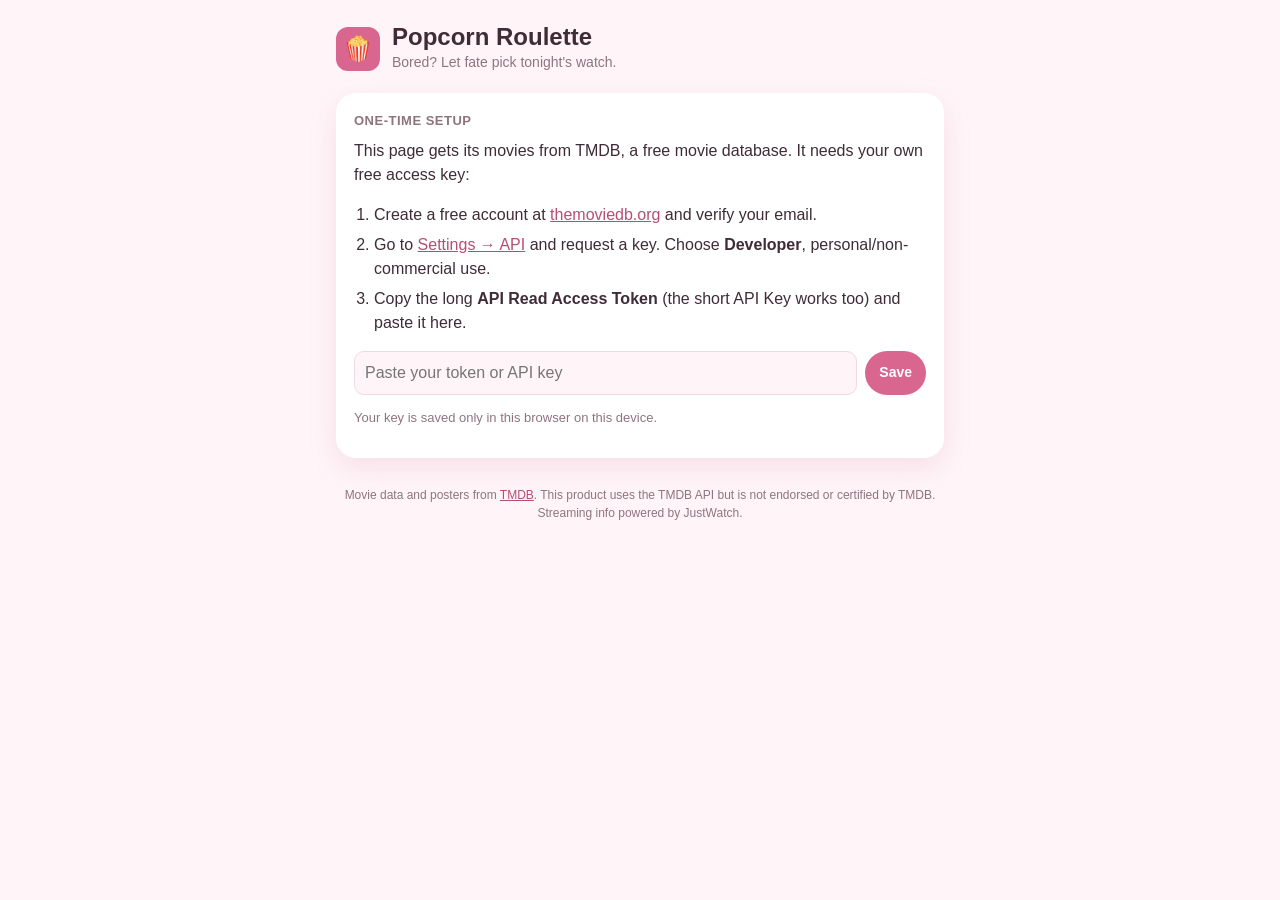
==== index.html @ b3a406a8 "Rename popcorn-roulette updated.html to index.html" ====
<!doctype html>
<html lang="en">
<head>
<meta charset="utf-8">
<meta name="viewport" content="width=device-width, initial-scale=1, viewport-fit=cover">
<title>Popcorn Roulette</title>
<meta name="theme-color" content="#d9668f">
<link rel="icon" href="data:image/svg+xml,%3Csvg xmlns='http://www.w3.org/2000/svg' viewBox='0 0 100 100'%3E%3Crect width='100' height='100' rx='24' fill='%23d9668f'/%3E%3Ctext x='50' y='68' font-size='56' text-anchor='middle'%3E%F0%9F%8D%BF%3C/text%3E%3C/svg%3E">
<style>
:root {
  --bg: #fff5f8; --card: #ffffff; --soft: #fdeef3; --line: #f6d6e2;
  --rose: #d9668f; --rose-dark: #b84d74; --text: #3f2c36; --muted: #8f7480; --warn: #c2410c;
  --shadow: 0 10px 30px rgba(184, 77, 116, .12);
}
@media (prefers-color-scheme: dark) {
  :root {
    --bg: #1d1418; --card: #2a1e24; --soft: #33252c; --line: #45323b;
    --rose: #e27fa4; --rose-dark: #f29bbb; --text: #f6e9ef; --muted: #b8a0ab; --warn: #fb923c;
    --shadow: 0 10px 30px rgba(0, 0, 0, .35);
  }
}
* { box-sizing: border-box; }
[hidden] { display: none !important; }
html { -webkit-text-size-adjust: 100%; }
body {
  margin: 0; background: var(--bg); color: var(--text);
  font: 16px/1.5 -apple-system, BlinkMacSystemFont, "Segoe UI", Roboto, sans-serif;
}
main { max-width: 640px; margin: 0 auto; padding: 24px 16px 48px; }
button, input, select { font: inherit; color: inherit; }
button { cursor: pointer; border: 0; background: none; }
a { color: var(--rose-dark); }

header { display: flex; align-items: center; gap: 12px; margin-bottom: 20px; }
.logo { width: 44px; height: 44px; border-radius: 12px; background: var(--rose); display: grid; place-items: center; font-size: 24px; flex: none; }
h1 { font-size: 24px; margin: 0; line-height: 1.1; }
.sub { color: var(--muted); font-size: 14px; margin: 2px 0 0; }
header .icon-btn { margin-left: auto; }
.icon-btn { width: 40px; height: 40px; border-radius: 50%; background: var(--card); box-shadow: var(--shadow); font-size: 18px; flex: none; }

.panel { background: var(--card); border-radius: 20px; padding: 18px; box-shadow: var(--shadow); margin-bottom: 16px; }
.label { font-size: 13px; font-weight: 700; color: var(--muted); text-transform: uppercase; letter-spacing: .5px; margin: 0 0 8px; }

.moods { display: flex; flex-wrap: wrap; gap: 8px; margin-bottom: 16px; }
.mood { padding: 8px 14px; border-radius: 999px; background: var(--soft); font-weight: 600; font-size: 14px; }
.mood.on { background: var(--rose); color: #fff; }

.seg { display: flex; background: var(--soft); border-radius: 999px; padding: 4px; margin-bottom: 14px; }
.seg button { flex: 1; padding: 8px 0; border-radius: 999px; font-weight: 600; font-size: 14px; color: var(--muted); }
.seg button.on { background: var(--card); color: var(--text); box-shadow: 0 2px 8px rgba(0,0,0,.08); }

details.filters summary { cursor: pointer; font-weight: 600; color: var(--rose-dark); font-size: 14px; }
details.filters[open] summary { margin-bottom: 12px; }
.grid2 { display: grid; grid-template-columns: 1fr 1fr; gap: 10px; }
.field { display: flex; flex-direction: column; gap: 4px; font-size: 13px; font-weight: 600; color: var(--muted); }
select, input[type=text], input[type=password] {
  width: 100%; padding: 9px 10px; border-radius: 10px; border: 1px solid var(--line); background: var(--bg); color: var(--text);
}
select:focus, input:focus { outline: 2px solid var(--rose); outline-offset: -1px; }
.check { display: flex; align-items: center; gap: 8px; font-size: 14px; margin: 12px 0 8px; font-weight: 600; }
.check input { accent-color: var(--rose); width: 18px; height: 18px; }
.providers { display: flex; flex-wrap: wrap; gap: 8px; }
.prov { display: flex; align-items: center; gap: 6px; padding: 4px 10px 4px 4px; border-radius: 999px; background: var(--soft); font-size: 13px; border: 2px solid transparent; }
.prov img { width: 24px; height: 24px; border-radius: 6px; }
.prov.on { border-color: var(--rose); }

.actions { display: flex; gap: 10px; margin-top: 16px; }
.big { flex: 1; padding: 14px; border-radius: 999px; background: var(--rose); color: #fff; font-weight: 700; font-size: 17px; }
.big:hover { background: var(--rose-dark); }
.big:disabled { opacity: .6; cursor: wait; }
.ghost { padding: 14px 16px; border-radius: 999px; background: var(--soft); color: var(--rose-dark); font-weight: 700; font-size: 15px; }

.rolling { text-align: center; padding: 40px 16px; font-size: 20px; font-weight: 700; color: var(--rose-dark); }
.msg { text-align: center; color: var(--muted); padding: 24px 12px; }

.result { display: grid; grid-template-columns: 140px 1fr; gap: 16px; }
.poster { width: 140px; aspect-ratio: 2/3; border-radius: 14px; object-fit: cover; background: var(--soft); }
.result h2 { margin: 0 0 4px; font-size: 22px; line-height: 1.2; }
.meta { color: var(--muted); font-size: 14px; margin-bottom: 6px; }
.tags { display: flex; flex-wrap: wrap; gap: 6px; margin-bottom: 8px; }
.tag { font-size: 12px; padding: 2px 9px; border-radius: 999px; background: var(--soft); color: var(--rose-dark); font-weight: 600; }
.overview { font-size: 15px; margin: 12px 0 0; grid-column: 1 / -1; }
.where { grid-column: 1 / -1; }
.where .logos { display: flex; flex-wrap: wrap; gap: 8px; align-items: center; margin-top: 6px; }
.where img { width: 36px; height: 36px; border-radius: 9px; }
.small { font-size: 13px; color: var(--muted); }
.card-actions { grid-column: 1 / -1; display: flex; flex-wrap: wrap; gap: 8px; margin-top: 6px; }
.pill { padding: 9px 14px; border-radius: 999px; background: var(--soft); color: var(--rose-dark); font-weight: 700; font-size: 14px; text-decoration: none; }
.pill.solid { background: var(--rose); color: #fff; }
.pill.saved { background: var(--rose); color: #fff; }

.wl { display: grid; grid-template-columns: repeat(auto-fill, minmax(100px, 1fr)); gap: 12px; }
.wl-item { position: relative; text-align: left; }
.wl-item img { width: 100%; aspect-ratio: 2/3; object-fit: cover; border-radius: 12px; background: var(--soft); display: block; }
.wl-item span { display: block; font-size: 13px; font-weight: 600; margin-top: 4px; line-height: 1.3; }
.wl-x { position: absolute; top: 6px; right: 6px; width: 26px; height: 26px; border-radius: 50%; background: rgba(0,0,0,.6); color: #fff; font-size: 15px; line-height: 1; }

.setup ol { padding-left: 20px; margin: 8px 0 16px; }
.setup li { margin-bottom: 6px; }
.row { display: flex; gap: 8px; margin-top: 8px; }
.row input { flex: 1; }
.err { color: var(--warn); font-size: 14px; margin: 8px 0 0; }

footer { text-align: center; color: var(--muted); font-size: 12px; margin-top: 28px; }
.toast { position: fixed; left: 50%; bottom: 24px; transform: translateX(-50%); background: var(--text); color: var(--bg); padding: 10px 18px; border-radius: 999px; font-size: 14px; font-weight: 600; box-shadow: var(--shadow); white-space: nowrap; }

@media (max-width: 460px) {
  .result { grid-template-columns: 110px 1fr; gap: 12px; }
  .poster { width: 110px; }
  .result h2 { font-size: 19px; }
  .grid2 { grid-template-columns: 1fr; }
}
</style>
</head>
<body>
<main>
  <header>
    <div class="logo" aria-hidden="true">🍿</div>
    <div>
      <h1>Popcorn Roulette</h1>
      <p class="sub">Bored? Let fate pick tonight's watch.</p>
    </div>
    <button class="icon-btn" id="wlBtn" title="Watchlist" aria-label="Watchlist" hidden>♡</button>
    <button class="icon-btn" id="settingsBtn" title="Settings" aria-label="Settings" hidden>⚙︎</button>
  </header>

  <!-- First-time setup -->
  <section id="setup" class="panel setup" hidden>
    <p class="label">One-time setup</p>
    <p style="margin-top:0">This page gets its movies from TMDB, a free movie database. It needs your own free access key:</p>
    <ol>
      <li>Create a free account at <a href="https://www.themoviedb.org/signup" target="_blank" rel="noopener">themoviedb.org</a> and verify your email.</li>
      <li>Go to <a href="https://www.themoviedb.org/settings/api" target="_blank" rel="noopener">Settings → API</a> and request a key. Choose <b>Developer</b>, personal/non-commercial use.</li>
      <li>Copy the long <b>API Read Access Token</b> (the short API Key works too) and paste it here.</li>
    </ol>
    <div class="row">
      <input id="keyInput" type="password" placeholder="Paste your token or API key" autocomplete="off">
      <button class="pill solid" id="keySave">Save</button>
    </div>
    <p class="err" id="keyErr" hidden></p>
    <p class="small">Your key is saved only in this browser on this device.</p>
  </section>

  <!-- Picker -->
  <section id="picker" hidden>
    <div class="panel">
      <p class="label">What's the mood?</p>
      <div class="moods" id="moods"></div>

      <div class="seg" id="typeSeg">
        <button data-type="movie">Movie</button>
        <button data-type="tv">TV show</button>
        <button data-type="either">Either</button>
      </div>

      <details class="filters" id="filters">
        <summary>More filters</summary>
        <div class="grid2">
          <label class="field">Era
            <select id="era">
              <option value="any">Any year</option>
              <option value="2020">2020s</option>
              <option value="2010">2010s</option>
              <option value="2000">2000s</option>
              <option value="1990">90s</option>
              <option value="nostalgia">Nostalgia (2000–2015)</option>
            </select>
          </label>
          <label class="field">Movie length
            <select id="runtime">
              <option value="0">Any length</option>
              <option value="100">Under 1h 40</option>
              <option value="120">Under 2h</option>
            </select>
          </label>
          <label class="field">Rating
            <select id="rating">
              <option value="6">6+ (most things)</option>
              <option value="6.8">6.8+ (good)</option>
              <option value="7.5">7.5+ (great only)</option>
            </select>
          </label>
          <label class="field">Language
            <select id="lang">
              <option value="any">Any</option>
              <option value="en">English</option>
              <option value="es">Spanish</option>
              <option value="ko">Korean</option>
            </select>
          </label>
        </div>

        <label class="check"><input type="checkbox" id="onlyMine"> Only what's on my streaming services</label>
        <div id="provBox" hidden>
          <label class="field" style="margin-bottom:10px">Country
            <select id="region">
              <option value="US">United States</option>
              <option value="DO">Dominican Republic</option>
            </select>
          </label>
          <div class="providers" id="providers"></div>
        </div>
      </details>

      <div class="actions">
        <button class="big" id="pickBtn">🎲 Pick for me</button>
        <button class="ghost" id="trendBtn" title="Random pick from what's trending this week">🔥 Trending</button>
      </div>
    </div>

    <div class="panel" id="out" hidden></div>
  </section>

  <!-- Watchlist -->
  <section id="watchlist" class="panel" hidden>
    <p class="label">Your watchlist</p>
    <div class="wl" id="wlGrid"></div>
    <p class="msg" id="wlEmpty">Tap ♡ Save on a pick to keep it here.</p>
    <button class="pill" id="wlBack">← Back to picking</button>
  </section>

  <!-- Settings -->
  <section id="settings" class="panel" hidden>
    <p class="label">Settings</p>
    <p class="small" style="margin-top:0">Hidden titles: <b id="hiddenCount">0</b>. These never come up again.</p>
    <div class="card-actions" style="margin:0 0 16px">
      <button class="pill" id="clearHidden">Show hidden titles again</button>
      <button class="pill" id="changeKey">Change TMDB key</button>
    </div>
    <button class="pill" id="settingsBack">← Back</button>
  </section>

  <footer>
    Movie data and posters from <a href="https://www.themoviedb.org" target="_blank" rel="noopener">TMDB</a>.
    This product uses the TMDB API but is not endorsed or certified by TMDB.
    Streaming info powered by JustWatch.
  </footer>
</main>

<div class="toast" id="toast" hidden></div>

<script>
// ===================== Storage (this device only) =====================
const store = {
  get(k, d) { try { const v = localStorage.getItem("pr:" + k); return v === null ? d : JSON.parse(v); } catch { return d; } },
  set(k, v) { try { localStorage.setItem("pr:" + k, JSON.stringify(v)); } catch {} }
};

// ===================== TMDB =====================
const API = "https://api.themoviedb.org/3";
const IMG = "https://image.tmdb.org/t/p/";

async function tmdb(path, params = {}) {
  const key = store.get("key", "");
  const url = new URL(API + path);
  for (const [k, v] of Object.entries(params)) if (v !== undefined && v !== "" && v !== null) url.searchParams.set(k, v);
  const headers = { accept: "application/json" };
  if (key.length > 40) headers.Authorization = "Bearer " + key; // Read Access Token
  else url.searchParams.set("api_key", key);                     // short v3 API key
  const res = await fetch(url, { headers });
  if (res.status === 401) throw Object.assign(new Error("bad key"), { code: 401 });
  if (!res.ok) throw new Error("TMDB error " + res.status);
  return res.json();
}

// Genre IDs from TMDB. "|" = any of, "," = all of.
const MOODS = [
  { id: "main",   label: "💅 Main character energy", movie: { genres: "35|10749", keywords: ["female protagonist"] }, tv: { genres: "35|18", keywords: ["female protagonist"] } },
  { id: "romcom", label: "💕 Romcom",                movie: { genres: "10749,35" },                                  tv: { genres: "35", keywords: ["romantic comedy", "romance"] } },
  { id: "cozy",   label: "🧸 Cozy & feel-good",      movie: { genres: "35|10751", keywords: ["feel-good"] },           tv: { genres: "35", keywords: ["feel-good"] } },
  { id: "coming", label: "🌱 Coming-of-age",         movie: { genres: "18|35", keywords: ["coming of age"] },          tv: { genres: "18|35", keywords: ["coming of age"] } },
  { id: "cry",    label: "😭 I need a good cry",     movie: { genres: "18,10749" },                                  tv: { genres: "18", keywords: ["tearjerker"] } },
  { id: "tense",  label: "😰 Edge of my seat",       movie: { genres: "53|9648" },                                   tv: { genres: "9648|80" } },
  { id: "twist",  label: "🤯 Mind-blowing twist",    movie: { genres: "9648|53", keywords: ["plot twist"] },           tv: { genres: "9648", keywords: ["plot twist"] } },
  { id: "scary",  label: "👻 Scare me",              movie: { genres: "27" },                                        tv: { genres: "9648|10765", keywords: ["horror"] } },
  { id: "any",    label: "✨ Surprise me",           movie: { genres: "10749|35|18|53|9648|27" },                     tv: { genres: "35|18|9648|80" } }
];

const GENRE_NAMES = {
  28: "Action", 12: "Adventure", 16: "Animation", 35: "Comedy", 80: "Crime", 99: "Documentary", 18: "Drama",
  10751: "Family", 14: "Fantasy", 36: "History", 27: "Horror", 10402: "Music", 9648: "Mystery", 10749: "Romance",
  878: "Sci-Fi", 10770: "TV Movie", 53: "Thriller", 10752: "War", 37: "Western", 10759: "Action & Adventure",
  10762: "Kids", 10763: "News", 10764: "Reality", 10765: "Sci-Fi & Fantasy", 10766: "Soap", 10767: "Talk", 10768: "War & Politics"
};

// Keyword names → TMDB keyword IDs (looked up once, then remembered).
async function keywordIds(names = []) {
  const cache = store.get("kw", {});
  const ids = [];
  for (const name of names) {
    if (!(name in cache)) {
      try {
        const r = await tmdb("/search/keyword", { query: name });
        const exact = r.results.find((k) => k.name.toLowerCase() === name.toLowerCase());
        cache[name] = exact ? exact.id : null;
      } catch { cache[name] = null; }
    }
    if (cache[name]) ids.push(cache[name]);
  }
  store.set("kw", cache);
  return ids;
}

// ===================== State =====================
const state = {
  mood: store.get("mood", "any"),
  type: store.get("type", "either"),
  current: null
};
const $ = (id) => document.getElementById(id);
const keyOf = (type, id) => `${type}:${id}`;

function toast(msg) {
  const t = $("toast");
  t.textContent = msg;
  t.hidden = false;
  clearTimeout(toast.t);
  toast.t = setTimeout(() => (t.hidden = true), 1800);
}

function show(view) {
  for (const v of ["setup", "picker", "watchlist", "settings"]) $(v).hidden = v !== view;
  const ready = view !== "setup";
  $("wlBtn").hidden = !ready;
  $("settingsBtn").hidden = !ready;
  window.scrollTo({ top: 0 });
}

// ===================== Setup =====================
$("keySave").addEventListener("click", async () => {
  const key = $("keyInput").value.trim();
  if (!key) return;
  store.set("key", key);
  $("keyErr").hidden = true;
  try {
    await tmdb("/configuration");
    $("keyInput").value = "";
    show("picker");
    toast("You're all set 🍿");
  } catch (e) {
    store.set("key", "");
    $("keyErr").textContent = e.code === 401
      ? "That key didn't work. Check you copied all of it, and that your TMDB email is verified."
      : "Couldn't reach TMDB. Check your internet and try again.";
    $("keyErr").hidden = false;
  }
});

// ===================== Filters UI =====================
function renderMoods() {
  $("moods").innerHTML = "";
  for (const m of MOODS) {
    const b = document.createElement("button");
    b.className = "mood" + (m.id === state.mood ? " on" : "");
    b.textContent = m.label;
    b.addEventListener("click", () => { state.mood = m.id; store.set("mood", m.id); renderMoods(); });
    $("moods").appendChild(b);
  }
}

function renderType() {
  for (const b of $("typeSeg").children) b.classList.toggle("on", b.dataset.type === state.type);
}
$("typeSeg").addEventListener("click", (e) => {
  const t = e.target.dataset?.type;
  if (!t) return;
  state.type = t;
  store.set("type", t);
  renderType();
});

// Remember filter choices
for (const id of ["era", "runtime", "rating", "lang", "region"]) {
  const saved = store.get("f:" + id, null);
  if (saved !== null) $(id).value = saved;
  $(id).addEventListener("change", () => {
    store.set("f:" + id, $(id).value);
    if (id === "region") loadProviders();
  });
}
$("onlyMine").checked = store.get("onlyMine", false);
$("onlyMine").addEventListener("change", () => {
  store.set("onlyMine", $("onlyMine").checked);
  $("provBox").hidden = !$("onlyMine").checked;
  if ($("onlyMine").checked) loadProviders();
});

async function loadProviders() {
  const region = $("region").value;
  const mine = new Set(store.get("prov:" + region, []));
  $("providers").innerHTML = '<span class="small">Loading services…</span>';
  try {
    const [m, t] = await Promise.all([
      tmdb("/watch/providers/movie", { watch_region: region }),
      tmdb("/watch/providers/tv", { watch_region: region })
    ]);
    const byId = new Map();
    for (const p of [...m.results, ...t.results]) {
      const prio = p.display_priorities?.[region] ?? p.display_priority ?? 999;
      if (!byId.has(p.provider_id) || prio < byId.get(p.provider_id).prio) byId.set(p.provider_id, { ...p, prio });
    }
    const list = [...byId.values()].sort((a, b) => a.prio - b.prio).slice(0, 24);
    $("providers").innerHTML = "";
    for (const p of list) {
      const b = document.createElement("button");
      b.className = "prov" + (mine.has(p.provider_id) ? " on" : "");
      const img = document.createElement("img");
      img.src = IMG + "w92" + p.logo_path;
      img.alt = "";
      b.append(img, p.provider_name);
      b.addEventListener("click", () => {
        mine.has(p.provider_id) ? mine.delete(p.provider_id) : mine.add(p.provider_id);
        store.set("prov:" + region, [...mine]);
        b.classList.toggle("on");
      });
      $("providers").appendChild(b);
    }
  } catch {
    $("providers").innerHTML = '<span class="small">Couldn\'t load streaming services.</span>';
  }
}

// ===================== Picking =====================
function eraRange(era) {
  const map = { 2020: ["2020-01-01", ""], 2010: ["2010-01-01", "2019-12-31"], 2000: ["2000-01-01", "2009-12-31"],
                1990: ["1990-01-01", "1999-12-31"], nostalgia: ["2000-01-01", "2015-12-31"] };
  return map[era] || ["", ""];
}

function hiddenSet() { return new Set(store.get("hidden", [])); }
function recentSet() { return new Set(store.get("recent", [])); }
function remember(k) {
  const r = store.get("recent", []).filter((x) => x !== k);
  r.unshift(k);
  store.set("recent", r.slice(0, 60)); // avoid repeats for a while
}

async function discoverParams(type, mood, { useKeywords = true, loose = false } = {}) {
  const cfg = mood[type];
  const [from, to] = eraRange($("era").value);
  const p = {
    sort_by: "popularity.desc",
    include_adult: "false",
    with_genres: cfg.genres,
    "vote_average.gte": loose ? Math.min(6, +$("rating").value) : $("rating").value,
    "vote_count.gte": loose ? (type === "movie" ? 80 : 40) : (type === "movie" ? 300 : 120)
  };
  if (useKeywords && cfg.keywords) {
    const ids = await keywordIds(cfg.keywords);
    if (ids.length) p.with_keywords = ids.join("|");
  }
  const dateKey = type === "movie" ? "primary_release_date" : "first_air_date";
  if (from) p[dateKey + ".gte"] = from;
  if (to) p[dateKey + ".lte"] = to;
  if (type === "movie" && +$("runtime").value) p["with_runtime.lte"] = $("runtime").value;
  if ($("lang").value !== "any") p.with_original_language = $("lang").value;
  if ($("onlyMine").checked) {
    const region = $("region").value;
    const mine = store.get("prov:" + region, []);
    if (mine.length) {
      p.watch_region = region;
      p.with_watch_providers = mine.join("|");
      p.with_watch_monetization_types = "flatrate|free|ads";
    }
  }
  return p;
}

async function findCandidates(type, mood) {
  const hidden = hiddenSet();
  const recent = recentSet();
  // Try strict first, then relax (drop keywords, then lower the vote bar) if nothing matches.
  const attempts = [{}, { useKeywords: false }, { useKeywords: false, loose: true }];
  for (const opt of attempts) {
    const params = await discoverParams(type, mood, opt);
    const first = await tmdb(`/discover/${type}`, params);
    if (!first.total_results) continue;
    const maxPage = Math.min(first.total_pages, 12); // stay within the popular stuff
    for (let tries = 0; tries < 3; tries++) {
      const page = 1 + Math.floor(Math.random() * maxPage);
      const data = page === 1 ? first : await tmdb(`/discover/${type}`, { ...params, page });
      let pool = data.results.filter((r) => !hidden.has(keyOf(type, r.id)));
      const fresh = pool.filter((r) => !recent.has(keyOf(type, r.id)));
      if (fresh.length) pool = fresh;
      if (pool.length) return pool;
    }
  }
  return [];
}

const titleOf = (r) => r.title || r.name || "Untitled";
const yearOf = (r) => (r.release_date || r.first_air_date || "").slice(0, 4);

async function roll(titles) {
  // A quick slot-machine shuffle through titles before the reveal.
  const out = $("out");
  out.hidden = false;
  out.innerHTML = '<div class="rolling" id="slot">🎲</div>';
  const slot = $("slot");
  const steps = Math.min(12, titles.length * 2);
  for (let i = 0; i < steps; i++) {
    slot.textContent = titles[Math.floor(Math.random() * titles.length)];
    await new Promise((r) => setTimeout(r, 60 + i * 12));
  }
}

async function pick(trending = false) {
  const btns = [$("pickBtn"), $("trendBtn")];
  btns.forEach((b) => (b.disabled = true));
  const out = $("out");
  out.hidden = false;
  out.innerHTML = '<div class="rolling">🎲 Rolling…</div>';
  try {
    let type = state.type === "either" ? (Math.random() < 0.5 ? "movie" : "tv") : state.type;
    let pool;
    if (trending) {
      const data = await tmdb(`/trending/${state.type === "either" ? "all" : type}/week`);
      const hidden = hiddenSet();
      pool = data.results.filter((r) => (r.media_type || type) !== "person")
        .map((r) => ({ ...r, media_type: r.media_type || type }))
        .filter((r) => !hidden.has(keyOf(r.media_type, r.id)));
    } else {
      const mood = MOODS.find((m) => m.id === state.mood) || MOODS[MOODS.length - 1];
      pool = await findCandidates(type, mood);
      if (!pool.length && state.type === "either") { // try the other type before giving up
        type = type === "movie" ? "tv" : "movie";
        pool = await findCandidates(type, mood);
      }
      pool = pool.map((r) => ({ ...r, media_type: type }));
    }
    if (!pool.length) {
      out.innerHTML = '<p class="msg">Nothing matches all those filters 😕<br>Try another mood, a wider era, or turn off “only my services”.</p>';
      return;
    }
    const choice = pool[Math.floor(Math.random() * pool.length)];
    $("out").scrollIntoView({ behavior: "smooth", block: "start" });
    await roll(pool.map(titleOf));
    await showTitle(choice.media_type, choice.id);
    remember(keyOf(choice.media_type, choice.id));
  } catch (e) {
    if (e.code === 401) { store.set("key", ""); show("setup"); return; }
    out.innerHTML = '<p class="msg">Couldn\'t reach TMDB. Check your connection and try again.</p>';
  } finally {
    btns.forEach((b) => (b.disabled = false));
  }
}

$("pickBtn").addEventListener("click", () => pick(false));
$("trendBtn").addEventListener("click", () => pick(true));

// ===================== Result card =====================
function el(tag, props = {}, ...kids) {
  const n = document.createElement(tag);
  Object.assign(n, props);
  n.append(...kids.filter((k) => k !== null && k !== undefined));
  return n;
}

async function showTitle(type, id) {
  const d = await tmdb(`/${type}/${id}`, { append_to_response: "videos,watch/providers" });
  state.current = { type, id, title: titleOf(d), year: yearOf(d), poster: d.poster_path };
  const out = $("out");
  out.hidden = false;
  out.innerHTML = "";

  const metaBits = [type === "movie" ? "Movie" : "TV show", yearOf(d)];
  if (type === "movie" && d.runtime) metaBits.push(`${Math.floor(d.runtime / 60)}h ${d.runtime % 60}m`);
  if (type === "tv" && d.number_of_seasons) metaBits.push(`${d.number_of_seasons} season${d.number_of_seasons > 1 ? "s" : ""}`);
  if (d.vote_average) metaBits.push(`★ ${d.vote_average.toFixed(1)}`);

  const poster = el("img", { className: "poster", alt: `${titleOf(d)} poster` });
  if (d.poster_path) poster.src = IMG + "w342" + d.poster_path;

  const tags = el("div", { className: "tags" });
  for (const g of d.genres || []) tags.appendChild(el("span", { className: "tag", textContent: GENRE_NAMES[g.id] || g.name }));

  const info = el("div", {},
    el("h2", { textContent: titleOf(d) }),
    el("div", { className: "meta", textContent: metaBits.filter(Boolean).join(" · ") }),
    tags,
    d.tagline ? el("div", { className: "small", textContent: `“${d.tagline}”` }) : null
  );

  // Where to watch
  const region = $("region").value;
  const wp = d["watch/providers"]?.results?.[region];
  const where = el("div", { className: "where" }, el("p", { className: "label", textContent: `Where to watch (${region})` }));
  const streams = [...(wp?.flatrate || []), ...(wp?.free || []), ...(wp?.ads || [])];
  if (streams.length) {
    const logos = el("div", { className: "logos" });
    for (const p of streams) logos.appendChild(el("img", { src: IMG + "w92" + p.logo_path, alt: p.provider_name, title: p.provider_name }));
    where.appendChild(logos);
  } else if (wp?.rent || wp?.buy) {
    where.appendChild(el("div", { className: "small", textContent: "Not streaming right now. Available to rent or buy." }));
  } else {
    where.appendChild(el("div", { className: "small", textContent: "No streaming info for this country." }));
  }

  // Actions
  const wl = store.get("watchlist", []);
  const k = keyOf(type, id);
  const saved = wl.some((w) => keyOf(w.type, w.id) === k);
  const saveBtn = el("button", { className: "pill" + (saved ? " saved" : ""), textContent: saved ? "♥ Saved" : "♡ Save" });
  saveBtn.addEventListener("click", () => {
    let list = store.get("watchlist", []);
    if (list.some((w) => keyOf(w.type, w.id) === k)) {
      list = list.filter((w) => keyOf(w.type, w.id) !== k);
      saveBtn.textContent = "♡ Save"; saveBtn.classList.remove("saved");
      toast("Removed from watchlist");
    } else {
      list.unshift(state.current);
      saveBtn.textContent = "♥ Saved"; saveBtn.classList.add("saved");
      toast("Saved to watchlist");
    }
    store.set("watchlist", list);
  });

  const again = el("button", { className: "pill solid", textContent: "🎲 Another one" });
  again.addEventListener("click", () => pick(false));

  const nope = el("button", { className: "pill", textContent: "🙅 Seen it / not for me" });
  nope.addEventListener("click", () => {
    const h = store.get("hidden", []);
    if (!h.includes(k)) h.push(k);
    store.set("hidden", h);
    toast("Got it, won't show that again");
    pick(false);
  });

  const actions = el("div", { className: "card-actions" }, again, saveBtn, nope);

  const trailer = (d.videos?.results || [])
    .filter((v) => v.site === "YouTube" && (v.type === "Trailer" || v.type === "Teaser"))
    .sort((a, b) => (b.official - a.official) || (a.type === "Trailer" ? -1 : 1))[0];
  if (trailer) {
    actions.appendChild(el("a", { className: "pill", textContent: "▶ Trailer", href: `https://www.youtube.com/watch?v=${trailer.key}`, target: "_blank", rel: "noopener" }));
  }
  actions.appendChild(el("a", { className: "pill", textContent: "More info", href: `https://www.themoviedb.org/${type}/${id}`, target: "_blank", rel: "noopener" }));

  out.append(el("div", { className: "result" },
    poster, info,
    el("p", { className: "overview", textContent: d.overview || "No summary available." }),
    where, actions
  ));
}

// ===================== Watchlist & settings =====================
function renderWatchlist() {
  const list = store.get("watchlist", []);
  $("wlGrid").innerHTML = "";
  $("wlEmpty").hidden = list.length > 0;
  for (const w of list) {
    const img = el("img", { alt: "" });
    if (w.poster) img.src = IMG + "w185" + w.poster;
    const open = el("button", { className: "wl-item" }, img, el("span", { textContent: `${w.title}${w.year ? ` (${w.year})` : ""}` }));
    open.addEventListener("click", async () => {
      show("picker");
      $("out").hidden = false;
      $("out").innerHTML = '<div class="rolling">Loading…</div>';
      try { await showTitle(w.type, w.id); } catch { $("out").innerHTML = '<p class="msg">Couldn\'t load that one.</p>'; }
    });
    const x = el("button", { className: "wl-x", textContent: "×", title: "Remove" });
    x.addEventListener("click", (e) => {
      e.stopPropagation();
      store.set("watchlist", store.get("watchlist", []).filter((o) => keyOf(o.type, o.id) !== keyOf(w.type, w.id)));
      renderWatchlist();
    });
    open.appendChild(x);
    $("wlGrid").appendChild(open);
  }
}

$("wlBtn").addEventListener("click", () => { renderWatchlist(); show("watchlist"); });
$("wlBack").addEventListener("click", () => show("picker"));
$("settingsBtn").addEventListener("click", () => { $("hiddenCount").textContent = store.get("hidden", []).length; show("settings"); });
$("settingsBack").addEventListener("click", () => show("picker"));
$("clearHidden").addEventListener("click", () => { store.set("hidden", []); $("hiddenCount").textContent = 0; toast("Hidden titles are back in the mix"); });
$("changeKey").addEventListener("click", () => show("setup"));

// ===================== Start =====================
renderMoods();
renderType();
$("provBox").hidden = !$("onlyMine").checked;
if (store.get("key", "")) {
  show("picker");
  if ($("onlyMine").checked) loadProviders();
} else {
  show("setup");
}
</script>
</body>
</html>
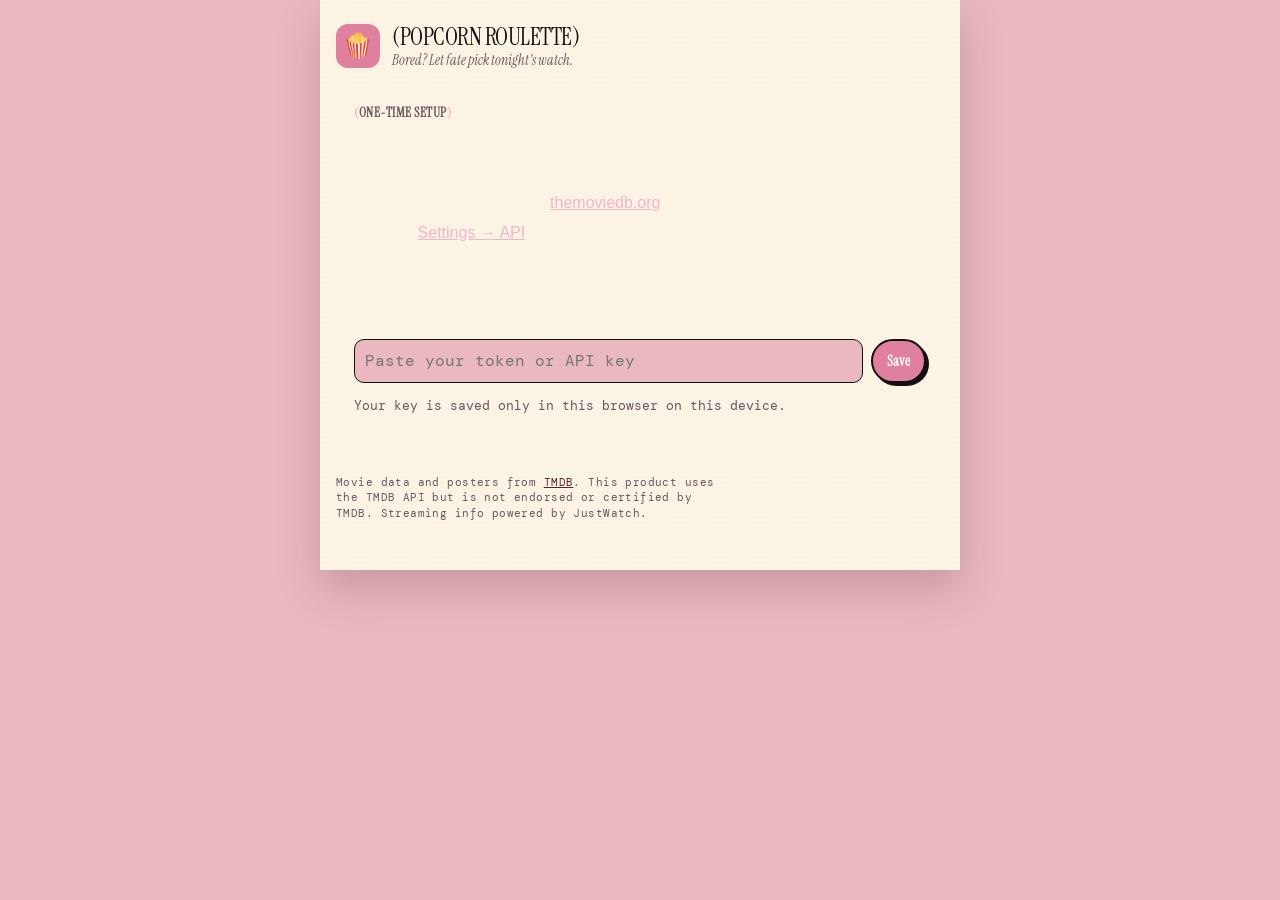
==== commit 7bc581d5: "Add link to scrapbook.css stylesheet" ====
--- a/index.html
+++ b/index.html
@@ -1,5 +1,6 @@
 <!doctype html>
 <html lang="en">
+<link rel="stylesheet" href="scrapbook.css">
 <head>
 <meta charset="utf-8">
 <meta name="viewport" content="width=device-width, initial-scale=1, viewport-fit=cover">
--- a/scrapbook.css
+++ b/scrapbook.css
@@ -0,0 +1,201 @@
+/* Popcorn Roulette — scrapbook theme
+   Loads AFTER the page's own <style>, so it overrides it. Same class names, new look. */
+@import url('https://fonts.googleapis.com/css2?family=Instrument+Serif:ital@0;1&family=DM+Mono:wght@400;500&display=swap');
+
+:root, :root:not([data-x]) {
+  --cream: #fbf4e4; --ink: #151012; --pink: #f3b5c9; --pink-d: #e0809f; --butter: #f2e08e;
+  --lilac: #d8c9ef; --mint: #cfe2c6; --wine: #5b2233;
+  --bg: #e9b9bf; --card: var(--cream); --soft: var(--pink); --line: var(--ink);
+  --rose: var(--pink-d); --rose-dark: var(--wine); --text: var(--ink); --muted: #6b5560;
+  --shadow: none;
+  --serif: 'Instrument Serif', 'Times New Roman', serif;
+  --mono: 'DM Mono', ui-monospace, Menlo, monospace;
+}
+
+body {
+  background-color: var(--bg);
+  background-image: radial-gradient(rgba(255,255,255,.35) 1.2px, transparent 1.6px);
+  background-size: 18px 18px;
+  font-family: var(--mono); color: var(--ink);
+}
+
+/* ---------- the cream "slide" ---------- */
+main {
+  position: relative; max-width: 760px; margin: 28px auto 60px; padding: 34px 28px 40px;
+  background: var(--cream); box-shadow: 0 18px 40px rgba(91,34,51,.22);
+}
+main::before { /* paper grain */
+  content: ''; position: absolute; inset: 0; pointer-events: none; opacity: .5;
+  background-image: radial-gradient(rgba(21,16,18,.07) .7px, transparent 1px); background-size: 5px 5px;
+}
+main > * { position: relative; }
+
+/* ---------- header ---------- */
+header { display: block; margin: 0 0 26px; padding-right: 0; }
+.logo { display: none; }
+h1 {
+  font-family: var(--serif); font-weight: 400; text-transform: uppercase;
+  font-size: clamp(46px, 11vw, 92px); line-height: .88; letter-spacing: -.02em; max-width: 9em;
+}
+h1::before { content: '('; } h1::after { content: ')'; }
+.sub {
+  font-family: var(--serif); font-style: italic; font-size: clamp(22px, 4.6vw, 32px);
+  color: var(--ink); margin: 10px 0 0; line-height: 1.05;
+}
+.tagline { font-size: 11px; letter-spacing: .14em; text-transform: uppercase; margin-top: 22px; }
+.tagline small { display: block; letter-spacing: .08em; opacity: .7; margin-top: 3px; text-transform: none; font-size: 10px; }
+
+header .icon-btn, .icon-btn {
+  position: absolute; top: 4px; right: 0; width: 46px; height: 46px; border-radius: 50%;
+  background: var(--pink); color: var(--ink); border: 3px solid #fff; font-size: 18px;
+  box-shadow: 0 3px 0 rgba(21,16,18,.25); transition: transform .2s;
+}
+#settingsBtn { right: 54px; background: var(--butter); }
+#wlBtn { right: 0; }
+.icon-btn:hover { transform: rotate(-12deg) scale(1.1); }
+
+/* ---------- panels ---------- */
+.panel {
+  position: relative; background: var(--ink); color: var(--cream); border-radius: 4px;
+  padding: 26px 22px 24px; box-shadow: none; margin-bottom: 22px;
+}
+.panel a { color: var(--pink); }
+.label {
+  font-family: var(--serif); font-size: clamp(28px, 6vw, 38px); font-weight: 400; text-transform: none;
+  letter-spacing: 0; color: var(--cream); margin: 0 0 16px; line-height: 1;
+}
+.label::before { content: '('; color: var(--pink); } .label::after { content: ')'; color: var(--pink); }
+
+/* ---------- mood stickers ---------- */
+.moods { gap: 12px 10px; margin-bottom: 22px; }
+.mood {
+  font-family: var(--serif); font-size: 20px; line-height: 1; padding: 9px 16px 10px;
+  background: var(--pink); color: var(--ink); border: 3px solid #fff; border-radius: 999px;
+  box-shadow: 0 3px 0 rgba(0,0,0,.35); transition: transform .18s cubic-bezier(.3,1.6,.5,1);
+}
+.mood:nth-child(4n+1) { transform: rotate(-2.2deg); }
+.mood:nth-child(4n+2) { transform: rotate(1.6deg); background: var(--butter); }
+.mood:nth-child(4n+3) { transform: rotate(-1deg); background: var(--lilac); }
+.mood:nth-child(4n)   { transform: rotate(2.4deg); background: var(--mint); }
+.mood:hover { transform: rotate(0) scale(1.07) translateY(-2px); }
+.mood.on {
+  background: var(--cream); transform: rotate(-3deg) scale(1.1); position: relative;
+  box-shadow: 0 0 0 2px var(--pink-d), 0 5px 0 rgba(0,0,0,.4); z-index: 1;
+}
+.mood.on::after {
+  content: '✦'; position: absolute; top: -13px; right: -9px; color: var(--pink-d); font-size: 22px;
+  text-shadow: -1px 0 #fff, 1px 0 #fff, 0 1px #fff, 0 -1px #fff;
+}
+
+/* ---------- movie / tv / either ---------- */
+.seg { background: transparent; padding: 0; border: 1.5px solid var(--cream); border-radius: 999px; overflow: hidden; gap: 0; }
+.seg button {
+  font-family: var(--mono); font-size: 12px; letter-spacing: .12em; text-transform: uppercase;
+  color: var(--cream); padding: 13px 8px; border-radius: 0; background: transparent; box-shadow: none; flex: 1;
+}
+.seg button + button { border-left: 1.5px solid var(--cream); }
+.seg button.on { background: var(--cream); color: var(--ink); box-shadow: none; }
+
+/* ---------- filters ---------- */
+.filters summary { font-family: var(--mono); font-size: 12px; letter-spacing: .1em; text-transform: uppercase; color: var(--pink); }
+.field { font-family: var(--mono); font-size: 11px; letter-spacing: .08em; text-transform: uppercase; color: var(--cream); }
+select, input[type=text], input[type=password], input:not([type=checkbox]) {
+  font-family: var(--mono); background: #2a2024; color: var(--cream); border: 1.5px solid #5a4850; border-radius: 4px;
+}
+.check { font-family: var(--mono); font-size: 12px; }
+.prov { background: #2a2024; color: var(--cream); border-radius: 6px; font-family: var(--mono); }
+.prov.on { border-color: var(--pink); }
+
+/* ---------- the big buttons ---------- */
+.actions { gap: 12px; margin-top: 22px; align-items: stretch; }
+.big {
+  font-family: var(--serif); font-size: 28px; line-height: 1; padding: 15px 18px 17px; color: var(--ink);
+  background: var(--pink); border: 3px solid #fff; border-radius: 999px; box-shadow: 0 5px 0 var(--pink-d), 0 8px 14px rgba(0,0,0,.35);
+  transition: transform .15s, box-shadow .15s;
+}
+.big:hover { background: #f7c4d5; transform: translateY(-2px) rotate(-.8deg); }
+.big:active { transform: translateY(4px); box-shadow: 0 1px 0 var(--pink-d); }
+.ghost {
+  font-family: var(--serif); font-size: 22px; line-height: 1; padding: 12px 20px; color: var(--ink);
+  background: var(--butter); border: 3px solid #fff; border-radius: 999px; box-shadow: 0 4px 0 rgba(0,0,0,.35); transform: rotate(1.5deg);
+}
+.ghost:hover { transform: rotate(-1deg) scale(1.05); }
+
+/* ---------- rolling + messages ---------- */
+.rolling { font-family: var(--serif); font-size: 34px; font-weight: 400; color: var(--pink); }
+.rolling::after { content: ' ✦'; animation: tw .7s infinite alternate; }
+@keyframes tw { from { opacity: .2; transform: scale(.7) rotate(0); } to { opacity: 1; transform: scale(1.2) rotate(40deg); } }
+.msg { font-family: var(--serif); font-size: 22px; font-style: italic; color: var(--cream); }
+
+/* ---------- result = polaroid on cream ---------- */
+.panel:has(.result) { background: var(--cream); color: var(--ink); border: 1.5px solid var(--ink); }
+.panel:has(.result) a { color: var(--wine); }
+.panel:has(.result) .label { color: var(--ink); }
+.result { grid-template-columns: 190px 1fr; gap: 22px; }
+.poster {
+  width: 190px; border-radius: 2px; border: 9px solid #fff; border-bottom-width: 30px;
+  box-shadow: 0 8px 18px rgba(21,16,18,.28); transform: rotate(-3deg); background: var(--pink);
+  transition: transform .25s;
+}
+.poster:hover { transform: rotate(0) scale(1.04); }
+.result h2 { font-family: var(--serif); font-weight: 400; font-size: clamp(32px, 6.5vw, 48px); line-height: .95; letter-spacing: -.01em; text-transform: uppercase; }
+.meta { font-family: var(--mono); font-size: 12px; letter-spacing: .06em; color: var(--muted); }
+.tag { font-family: var(--mono); font-size: 10.5px; letter-spacing: .08em; text-transform: uppercase; background: var(--ink); color: var(--cream); border-radius: 2px; padding: 3px 8px; }
+.tag:nth-child(2n) { background: var(--pink); color: var(--ink); }
+.overview { font-family: var(--mono); font-size: 13px; line-height: 1.65; }
+.small { font-family: var(--mono); color: var(--muted); }
+.where img { border-radius: 50%; border: 2px solid #fff; box-shadow: 0 2px 0 rgba(21,16,18,.25); }
+.pill {
+  font-family: var(--serif); font-size: 20px; line-height: 1; padding: 9px 16px 10px; color: var(--ink);
+  background: var(--butter); border: 2.5px solid var(--ink); border-radius: 999px; box-shadow: 3px 3px 0 var(--ink); font-weight: 400;
+  transition: transform .15s, box-shadow .15s;
+}
+.pill:hover { transform: translate(-1px,-1px) rotate(-1deg); box-shadow: 5px 5px 0 var(--ink); }
+.pill.solid { background: var(--pink); color: var(--ink); }
+.pill.saved { background: var(--cream); color: var(--wine); }
+
+/* ---------- footer / toast ---------- */
+footer { font-family: var(--mono); font-size: 10.5px !important; letter-spacing: .04em; color: var(--muted) !important; text-align: left !important; max-width: 56ch; }
+footer a { color: var(--wine); }
+.toast { font-family: var(--serif); font-size: 20px; background: var(--ink); color: var(--cream); border: 3px solid #fff; border-radius: 999px; }
+
+/* contrast fixes (beat the page's older rules) */
+.mood.on { color: var(--ink) !important; }
+details.filters > summary, .filters summary { color: var(--pink) !important; }
+.seg button.on { color: var(--ink) !important; }
+
+/* ---------- decorations (injected by scrapbook.js) ---------- */
+.deco { position: absolute; pointer-events: none; z-index: 3; filter: drop-shadow(0 3px 3px rgba(21,16,18,.25)); }
+.cap { width: 92px; height: 92px; display: grid; place-items: center; font-family: var(--mono); font-size: 9.5px; font-weight: 500; letter-spacing: .05em; text-align: center; line-height: 1.2; color: var(--ink); text-transform: uppercase; }
+.cap svg { position: absolute; inset: 0; width: 100%; height: 100%; }
+.cap span { position: relative; padding: 0 14px; }
+.tape {
+  background: var(--butter); color: var(--ink); font-family: var(--mono); font-size: 10px; letter-spacing: .1em; text-transform: uppercase;
+  padding: 7px 20px; clip-path: polygon(0 0, 100% 0, 96% 50%, 100% 100%, 0 100%, 4% 50%); white-space: nowrap;
+}
+.spark { color: var(--ink); line-height: 1; filter: none; }
+.reel { width: 120px; height: 120px; border-radius: 50%; animation: none; }
+.reel.spin { animation: spin 1.1s cubic-bezier(.2,.8,.3,1) 1; }
+@keyframes spin { to { transform: rotate(var(--turn, 900deg)); } }
+.bucket { width: 86px; }
+.float { animation: bob 5s ease-in-out infinite alternate; }
+@keyframes bob { to { transform: translateY(-8px) rotate(var(--r, 0deg)); } }
+
+/* ---------- phones ---------- */
+@media (max-width: 620px) {
+  body { background-size: 14px 14px; }
+  main { margin: 0; padding: 26px 16px 36px; }
+  .result { grid-template-columns: 1fr; justify-items: center; text-align: left; }
+  .poster { width: 170px; }
+  .result > div { width: 100%; }
+  .deco.hide-sm { display: none; }
+  .cap { width: 74px; height: 74px; font-size: 8px; }
+  .big { font-size: 24px; } .ghost { font-size: 19px; padding: 10px 14px; }
+  .mood { font-size: 18px; }
+  #settingsBtn { right: 52px; }
+  html, body { overflow-x: hidden; }
+  header { padding-top: 46px; }
+  h1 { font-size: clamp(40px, 12.5vw, 64px); }
+  .reel { right: -6px !important; width: 84px !important; height: 84px !important; top: -34px !important; }
+}
+@media (prefers-reduced-motion: reduce) { .float, .reel.spin, .rolling::after { animation: none !important; } }
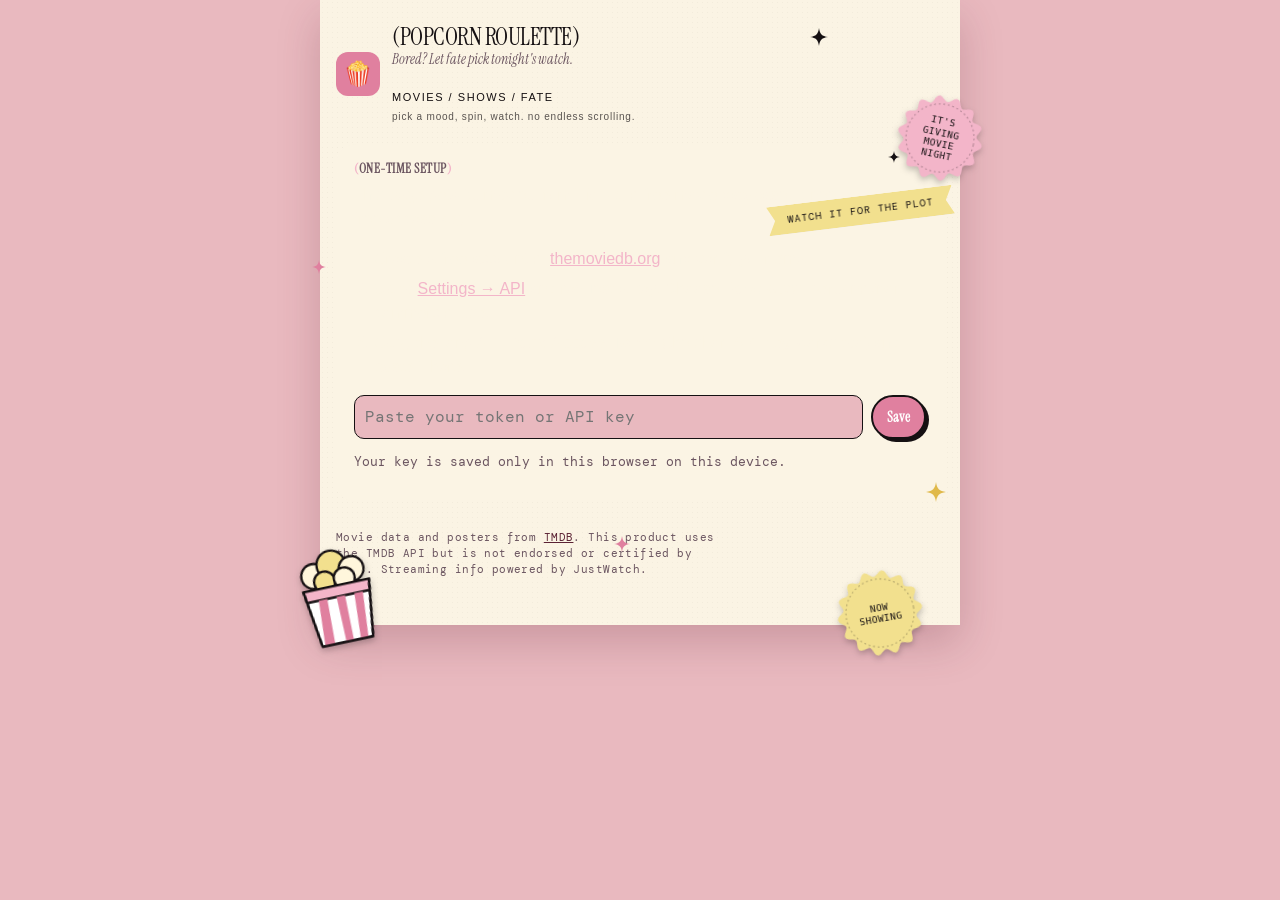
==== commit aae035cf: "Add script tag for scrapbook.js" ====
--- a/index.html
+++ b/index.html
@@ -689,5 +689,6 @@
   show("setup");
 }
 </script>
+ <script src="scrapbook.js"></script>
 </body>
 </html>
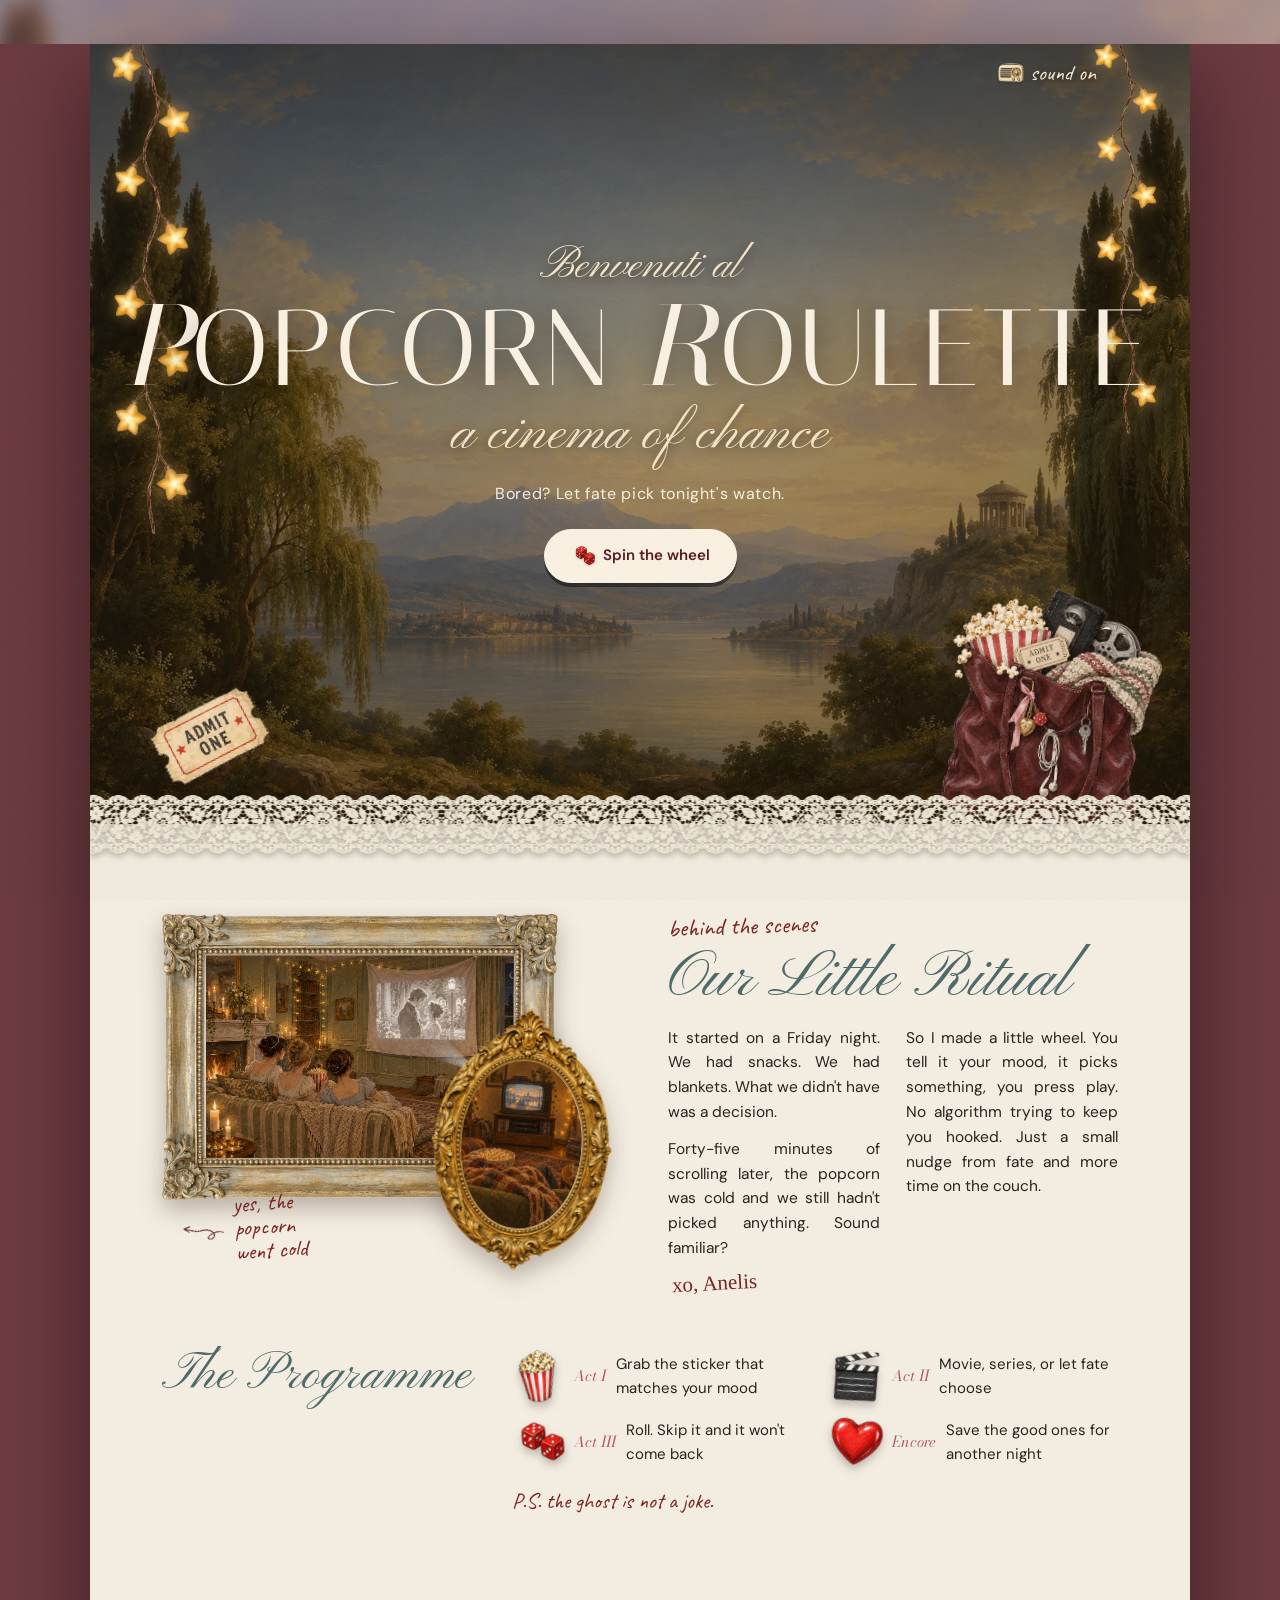
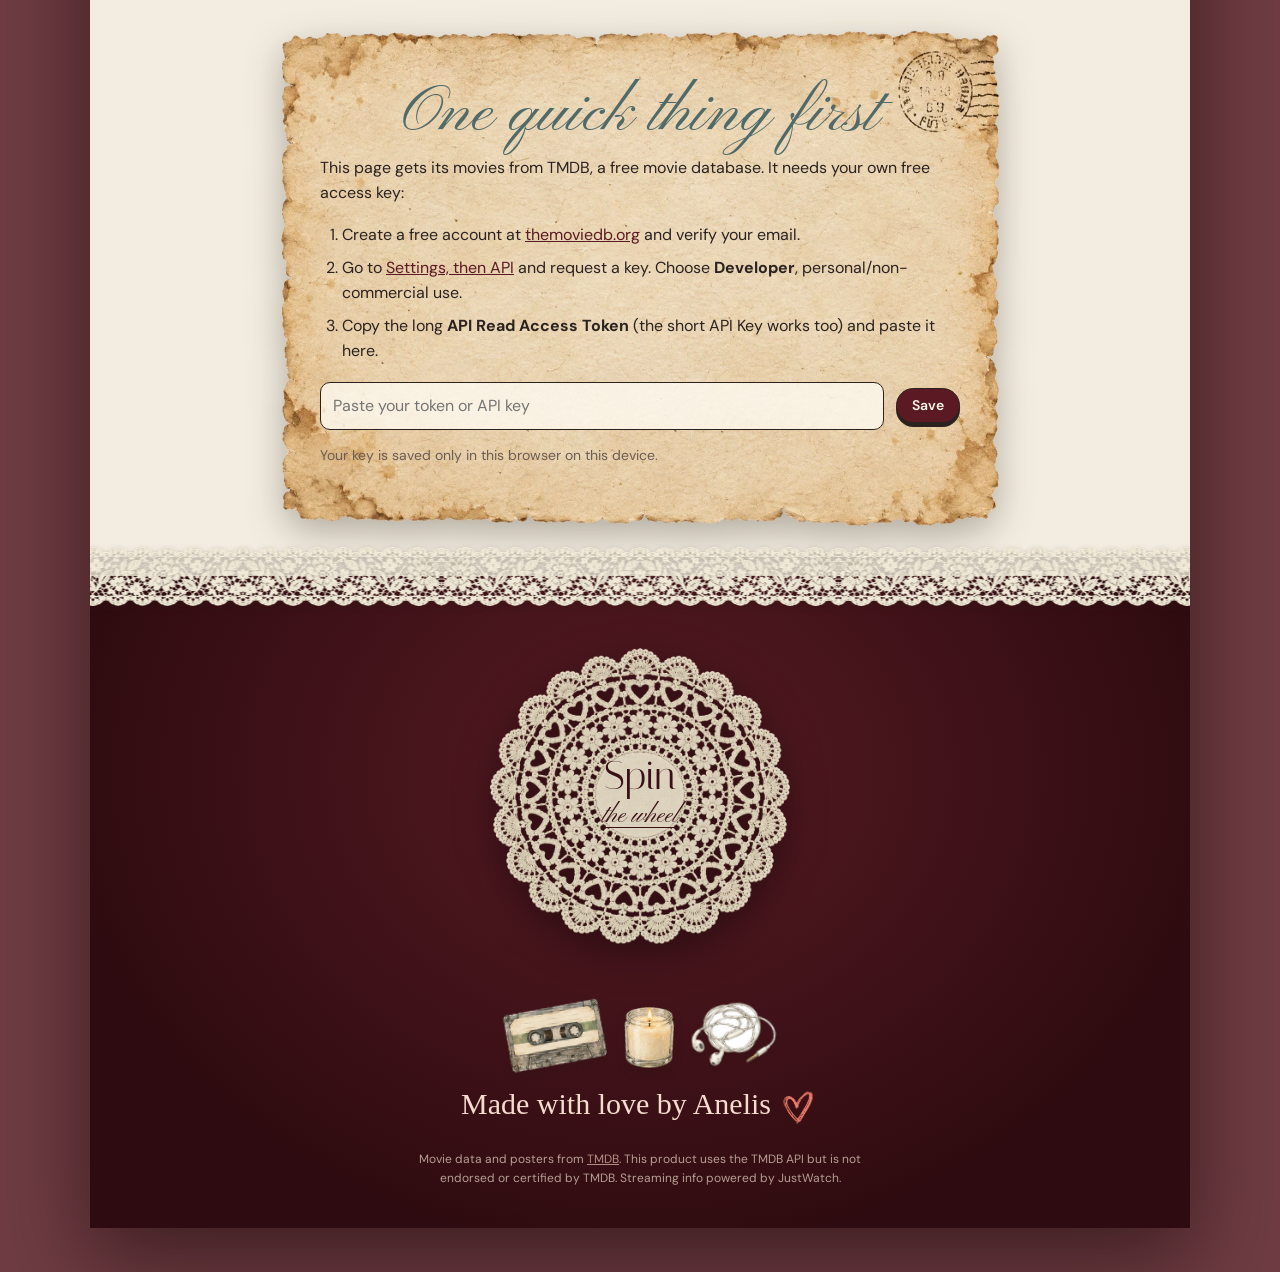
==== commit a51a4fa9: "Redesign: vintage romance meets cozy sticker scrapbook - Painted landscape hero with lace trim, star" ====
--- a/index.html
+++ b/index.html
@@ -1,137 +1,77 @@
 <!doctype html>
 <html lang="en">
-<link rel="stylesheet" href="scrapbook.css">
 <head>
 <meta charset="utf-8">
 <meta name="viewport" content="width=device-width, initial-scale=1, viewport-fit=cover">
 <title>Popcorn Roulette</title>
-<meta name="theme-color" content="#d9668f">
-<link rel="icon" href="data:image/svg+xml,%3Csvg xmlns='http://www.w3.org/2000/svg' viewBox='0 0 100 100'%3E%3Crect width='100' height='100' rx='24' fill='%23d9668f'/%3E%3Ctext x='50' y='68' font-size='56' text-anchor='middle'%3E%F0%9F%8D%BF%3C/text%3E%3C/svg%3E">
-<style>
-:root {
-  --bg: #fff5f8; --card: #ffffff; --soft: #fdeef3; --line: #f6d6e2;
-  --rose: #d9668f; --rose-dark: #b84d74; --text: #3f2c36; --muted: #8f7480; --warn: #c2410c;
-  --shadow: 0 10px 30px rgba(184, 77, 116, .12);
-}
-@media (prefers-color-scheme: dark) {
-  :root {
-    --bg: #1d1418; --card: #2a1e24; --soft: #33252c; --line: #45323b;
-    --rose: #e27fa4; --rose-dark: #f29bbb; --text: #f6e9ef; --muted: #b8a0ab; --warn: #fb923c;
-    --shadow: 0 10px 30px rgba(0, 0, 0, .35);
-  }
-}
-* { box-sizing: border-box; }
-[hidden] { display: none !important; }
-html { -webkit-text-size-adjust: 100%; }
-body {
-  margin: 0; background: var(--bg); color: var(--text);
-  font: 16px/1.5 -apple-system, BlinkMacSystemFont, "Segoe UI", Roboto, sans-serif;
-}
-main { max-width: 640px; margin: 0 auto; padding: 24px 16px 48px; }
-button, input, select { font: inherit; color: inherit; }
-button { cursor: pointer; border: 0; background: none; }
-a { color: var(--rose-dark); }
-
-header { display: flex; align-items: center; gap: 12px; margin-bottom: 20px; }
-.logo { width: 44px; height: 44px; border-radius: 12px; background: var(--rose); display: grid; place-items: center; font-size: 24px; flex: none; }
-h1 { font-size: 24px; margin: 0; line-height: 1.1; }
-.sub { color: var(--muted); font-size: 14px; margin: 2px 0 0; }
-header .icon-btn { margin-left: auto; }
-.icon-btn { width: 40px; height: 40px; border-radius: 50%; background: var(--card); box-shadow: var(--shadow); font-size: 18px; flex: none; }
-
-.panel { background: var(--card); border-radius: 20px; padding: 18px; box-shadow: var(--shadow); margin-bottom: 16px; }
-.label { font-size: 13px; font-weight: 700; color: var(--muted); text-transform: uppercase; letter-spacing: .5px; margin: 0 0 8px; }
-
-.moods { display: flex; flex-wrap: wrap; gap: 8px; margin-bottom: 16px; }
-.mood { padding: 8px 14px; border-radius: 999px; background: var(--soft); font-weight: 600; font-size: 14px; }
-.mood.on { background: var(--rose); color: #fff; }
-
-.seg { display: flex; background: var(--soft); border-radius: 999px; padding: 4px; margin-bottom: 14px; }
-.seg button { flex: 1; padding: 8px 0; border-radius: 999px; font-weight: 600; font-size: 14px; color: var(--muted); }
-.seg button.on { background: var(--card); color: var(--text); box-shadow: 0 2px 8px rgba(0,0,0,.08); }
-
-details.filters summary { cursor: pointer; font-weight: 600; color: var(--rose-dark); font-size: 14px; }
-details.filters[open] summary { margin-bottom: 12px; }
-.grid2 { display: grid; grid-template-columns: 1fr 1fr; gap: 10px; }
-.field { display: flex; flex-direction: column; gap: 4px; font-size: 13px; font-weight: 600; color: var(--muted); }
-select, input[type=text], input[type=password] {
-  width: 100%; padding: 9px 10px; border-radius: 10px; border: 1px solid var(--line); background: var(--bg); color: var(--text);
-}
-select:focus, input:focus { outline: 2px solid var(--rose); outline-offset: -1px; }
-.check { display: flex; align-items: center; gap: 8px; font-size: 14px; margin: 12px 0 8px; font-weight: 600; }
-.check input { accent-color: var(--rose); width: 18px; height: 18px; }
-.providers { display: flex; flex-wrap: wrap; gap: 8px; }
-.prov { display: flex; align-items: center; gap: 6px; padding: 4px 10px 4px 4px; border-radius: 999px; background: var(--soft); font-size: 13px; border: 2px solid transparent; }
-.prov img { width: 24px; height: 24px; border-radius: 6px; }
-.prov.on { border-color: var(--rose); }
-
-.actions { display: flex; gap: 10px; margin-top: 16px; }
-.big { flex: 1; padding: 14px; border-radius: 999px; background: var(--rose); color: #fff; font-weight: 700; font-size: 17px; }
-.big:hover { background: var(--rose-dark); }
-.big:disabled { opacity: .6; cursor: wait; }
-.ghost { padding: 14px 16px; border-radius: 999px; background: var(--soft); color: var(--rose-dark); font-weight: 700; font-size: 15px; }
-
-.rolling { text-align: center; padding: 40px 16px; font-size: 20px; font-weight: 700; color: var(--rose-dark); }
-.msg { text-align: center; color: var(--muted); padding: 24px 12px; }
-
-.result { display: grid; grid-template-columns: 140px 1fr; gap: 16px; }
-.poster { width: 140px; aspect-ratio: 2/3; border-radius: 14px; object-fit: cover; background: var(--soft); }
-.result h2 { margin: 0 0 4px; font-size: 22px; line-height: 1.2; }
-.meta { color: var(--muted); font-size: 14px; margin-bottom: 6px; }
-.tags { display: flex; flex-wrap: wrap; gap: 6px; margin-bottom: 8px; }
-.tag { font-size: 12px; padding: 2px 9px; border-radius: 999px; background: var(--soft); color: var(--rose-dark); font-weight: 600; }
-.overview { font-size: 15px; margin: 12px 0 0; grid-column: 1 / -1; }
-.where { grid-column: 1 / -1; }
-.where .logos { display: flex; flex-wrap: wrap; gap: 8px; align-items: center; margin-top: 6px; }
-.where img { width: 36px; height: 36px; border-radius: 9px; }
-.small { font-size: 13px; color: var(--muted); }
-.card-actions { grid-column: 1 / -1; display: flex; flex-wrap: wrap; gap: 8px; margin-top: 6px; }
-.pill { padding: 9px 14px; border-radius: 999px; background: var(--soft); color: var(--rose-dark); font-weight: 700; font-size: 14px; text-decoration: none; }
-.pill.solid { background: var(--rose); color: #fff; }
-.pill.saved { background: var(--rose); color: #fff; }
-
-.wl { display: grid; grid-template-columns: repeat(auto-fill, minmax(100px, 1fr)); gap: 12px; }
-.wl-item { position: relative; text-align: left; }
-.wl-item img { width: 100%; aspect-ratio: 2/3; object-fit: cover; border-radius: 12px; background: var(--soft); display: block; }
-.wl-item span { display: block; font-size: 13px; font-weight: 600; margin-top: 4px; line-height: 1.3; }
-.wl-x { position: absolute; top: 6px; right: 6px; width: 26px; height: 26px; border-radius: 50%; background: rgba(0,0,0,.6); color: #fff; font-size: 15px; line-height: 1; }
-
-.setup ol { padding-left: 20px; margin: 8px 0 16px; }
-.setup li { margin-bottom: 6px; }
-.row { display: flex; gap: 8px; margin-top: 8px; }
-.row input { flex: 1; }
-.err { color: var(--warn); font-size: 14px; margin: 8px 0 0; }
-
-footer { text-align: center; color: var(--muted); font-size: 12px; margin-top: 28px; }
-.toast { position: fixed; left: 50%; bottom: 24px; transform: translateX(-50%); background: var(--text); color: var(--bg); padding: 10px 18px; border-radius: 999px; font-size: 14px; font-weight: 600; box-shadow: var(--shadow); white-space: nowrap; }
-
-@media (max-width: 460px) {
-  .result { grid-template-columns: 110px 1fr; gap: 12px; }
-  .poster { width: 110px; }
-  .result h2 { font-size: 19px; }
-  .grid2 { grid-template-columns: 1fr; }
-}
-</style>
+<meta name="description" content="Bored? Let fate pick tonight's watch.">
+<meta name="theme-color" content="#4d121c">
+<link rel="icon" href="art/popcorn.webp">
+<link rel="preconnect" href="https://fonts.googleapis.com">
+<link rel="preconnect" href="https://fonts.gstatic.com" crossorigin>
+<link rel="stylesheet" href="https://fonts.googleapis.com/css2?family=Bodoni+Moda:ital,wght@1,400&family=Caveat:wght@500&family=DM+Sans:opsz,wght@9..40,400;9..40,500;9..40,600&family=Homemade+Apple&family=Italiana&family=Pinyon+Script&display=swap">
+<link rel="stylesheet" href="cozy.css">
 </head>
 <body>
+<div class="page">
+
+<header class="hero">
+  <img class="garland g-left" src="art/stars.webp" alt="" aria-hidden="true">
+  <img class="garland g-right" src="art/stars.webp" alt="" aria-hidden="true">
+  <nav class="topnav" aria-label="Menu">
+    <button class="hand-link" id="soundBtn" aria-pressed="true"><img class="ico" src="art/stickers/radio.webp" alt="" aria-hidden="true"><span>sound on</span></button>
+    <button class="hand-link" id="wlBtn" title="Watchlist" hidden><img class="ico" src="art/icons/bookmark.webp" alt="" aria-hidden="true">my watchlist</button>
+    <button class="hand-link" id="settingsBtn" title="Settings" hidden><img class="ico" src="art/icons/magnifier.webp" alt="" aria-hidden="true">settings</button>
+  </nav>
+  <div class="hero-copy">
+    <span class="pre">Benvenuti al</span>
+    <h1><span class="sw">P</span>opcorn <span class="sw">R</span>oulette</h1>
+    <span class="post">a cinema of chance</span>
+    <p class="lede">Bored? Let fate pick tonight's watch.</p>
+    <button class="btn btn-cream" id="heroSpin"><img class="ico" src="art/stickers/dice.webp" alt="" aria-hidden="true">Spin the wheel</button>
+  </div>
+  <img class="sticker h-bag" src="art/bag.webp" alt="" aria-hidden="true">
+  <img class="sticker h-ticket" src="art/ticket.webp" alt="" aria-hidden="true">
+</header>
+<div class="lace" aria-hidden="true"></div>
+
 <main>
-  <header>
-    <div class="logo" aria-hidden="true">🍿</div>
-    <div>
-      <h1>Popcorn Roulette</h1>
-      <p class="sub">Bored? Let fate pick tonight's watch.</p>
+  <section class="ritual" data-reveal>
+    <div class="collage">
+      <figure class="gilt-rect"><img src="art/vintage/drawing-room.webp" alt="A painted Regency drawing room turned into a home cinema: three friends on a striped sofa share popcorn while a projector plays an old film"></figure>
+      <figure class="gilt-oval"><img src="art/scene.webp" alt="A painted cozy living room with a knit blanket, popcorn and a glowing old TV"></figure>
+      <p class="note c-note"><img src="art/arrow.webp" alt="">yes, the popcorn went cold</p>
     </div>
-    <button class="icon-btn" id="wlBtn" title="Watchlist" aria-label="Watchlist" hidden>♡</button>
-    <button class="icon-btn" id="settingsBtn" title="Settings" aria-label="Settings" hidden>⚙︎</button>
-  </header>
+    <div class="ritual-text">
+      <p class="eyebrow">behind the scenes</p>
+      <h2>Our Little Ritual</h2>
+      <div class="cols">
+        <p>It started on a Friday night. We had snacks. We had blankets. What we didn't have was a decision.</p>
+        <p>Forty-five minutes of scrolling later, the popcorn was cold and we still hadn't picked anything. Sound familiar?</p>
+        <p>So I made a little wheel. You tell it your mood, it picks something, you press play. No algorithm trying to keep you hooked. Just a small nudge from fate and more time on the couch.</p>
+      </div>
+      <span class="sign">xo, Anelis</span>
+    </div>
+
+    <div class="programme">
+      <h3>The Programme</h3>
+      <ol>
+        <li><img class="sticker" src="art/stickers/popcorn.webp" alt="" aria-hidden="true"><i>Act I</i> Grab the sticker that matches your mood</li>
+        <li><img class="sticker" src="art/stickers/clapper.webp" alt="" aria-hidden="true"><i>Act II</i> Movie, series, or let fate choose</li>
+        <li><img class="sticker" src="art/stickers/dice.webp" alt="" aria-hidden="true"><i>Act III</i> Roll. Skip it and it won't come back</li>
+        <li><img class="sticker" src="art/stickers/heart.webp" alt="" aria-hidden="true"><i>Encore</i> Save the good ones for another night</li>
+      </ol>
+      <p class="aside">P.S. the ghost is not a joke.</p>
+    </div>
+  </section>
 
   <!-- First-time setup -->
   <section id="setup" class="panel setup" hidden>
-    <p class="label">One-time setup</p>
+    <p class="label">One quick thing first</p>
     <p style="margin-top:0">This page gets its movies from TMDB, a free movie database. It needs your own free access key:</p>
     <ol>
       <li>Create a free account at <a href="https://www.themoviedb.org/signup" target="_blank" rel="noopener">themoviedb.org</a> and verify your email.</li>
-      <li>Go to <a href="https://www.themoviedb.org/settings/api" target="_blank" rel="noopener">Settings → API</a> and request a key. Choose <b>Developer</b>, personal/non-commercial use.</li>
+      <li>Go to <a href="https://www.themoviedb.org/settings/api" target="_blank" rel="noopener">Settings, then API</a> and request a key. Choose <b>Developer</b>, personal/non-commercial use.</li>
       <li>Copy the long <b>API Read Access Token</b> (the short API Key works too) and paste it here.</li>
     </ol>
     <div class="row">
@@ -144,68 +84,77 @@
 
   <!-- Picker -->
   <section id="picker" hidden>
-    <div class="panel">
+    <div class="panel gallery">
+      <p class="eyebrow">the sticker drawer</p>
       <p class="label">What's the mood?</p>
+      <p class="gallery-sub">Grab the sticker that feels like tonight.</p>
       <div class="moods" id="moods"></div>
 
-      <div class="seg" id="typeSeg">
-        <button data-type="movie">Movie</button>
-        <button data-type="tv">TV show</button>
-        <button data-type="either">Either</button>
-      </div>
-
-      <details class="filters" id="filters">
-        <summary>More filters</summary>
-        <div class="grid2">
-          <label class="field">Era
-            <select id="era">
-              <option value="any">Any year</option>
-              <option value="2020">2020s</option>
-              <option value="2010">2010s</option>
-              <option value="2000">2000s</option>
-              <option value="1990">90s</option>
-              <option value="nostalgia">Nostalgia (2000–2015)</option>
-            </select>
-          </label>
-          <label class="field">Movie length
-            <select id="runtime">
-              <option value="0">Any length</option>
-              <option value="100">Under 1h 40</option>
-              <option value="120">Under 2h</option>
-            </select>
-          </label>
-          <label class="field">Rating
-            <select id="rating">
-              <option value="6">6+ (most things)</option>
-              <option value="6.8">6.8+ (good)</option>
-              <option value="7.5">7.5+ (great only)</option>
-            </select>
-          </label>
-          <label class="field">Language
-            <select id="lang">
-              <option value="any">Any</option>
-              <option value="en">English</option>
-              <option value="es">Spanish</option>
-              <option value="ko">Korean</option>
-            </select>
-          </label>
+      <div class="controls-wrap">
+        <img class="sticker p-popcorn" src="art/stickers/popcorn.webp" alt="" aria-hidden="true">
+        <img class="sticker p-glasses" src="art/stickers/glasses-3d.webp" alt="" aria-hidden="true">
+        <div class="controls">
+          <div class="seg" id="typeSeg">
+            <button data-type="movie">Movie</button>
+            <button data-type="tv">TV show</button>
+            <button data-type="either">Either</button>
+          </div>
+
+          <details class="filters" id="filters">
+            <summary>More filters</summary>
+            <div class="grid2">
+              <label class="field">Era
+                <select id="era">
+                  <option value="any">Any year</option>
+                  <option value="2020">2020s</option>
+                  <option value="2010">2010s</option>
+                  <option value="2000">2000s</option>
+                  <option value="1990">90s</option>
+                  <option value="nostalgia">Nostalgia (2000–2015)</option>
+                </select>
+              </label>
+              <label class="field">Movie length
+                <select id="runtime">
+                  <option value="0">Any length</option>
+                  <option value="100">Under 1h 40</option>
+                  <option value="120">Under 2h</option>
+                </select>
+              </label>
+              <label class="field">Rating
+                <select id="rating">
+                  <option value="6">6+ (most things)</option>
+                  <option value="6.8">6.8+ (good)</option>
+                  <option value="7.5">7.5+ (great only)</option>
+                </select>
+              </label>
+              <label class="field">Language
+                <select id="lang">
+                  <option value="any">Any</option>
+                  <option value="en">English</option>
+                  <option value="es">Spanish</option>
+                  <option value="ko">Korean</option>
+                </select>
+              </label>
+            </div>
+
+            <label class="check"><input type="checkbox" id="onlyMine"> Only what's on my streaming services</label>
+            <div id="provBox" hidden>
+              <label class="field" style="margin-bottom:10px">Country
+                <select id="region">
+                  <option value="US">United States</option>
+                  <option value="DO">Dominican Republic</option>
+                </select>
+              </label>
+              <div class="providers" id="providers"></div>
+            </div>
+          </details>
+
+          <div class="actions">
+            <button class="big" id="pickBtn"><img class="ico" src="art/stickers/dice.webp" alt="" aria-hidden="true">Pick for me</button>
+            <button class="ghost" id="trendBtn" title="Random pick from what's trending this week"><img class="ico" src="art/stickers/matches.webp" alt="" aria-hidden="true">Trending</button>
+          </div>
         </div>
-
-        <label class="check"><input type="checkbox" id="onlyMine"> Only what's on my streaming services</label>
-        <div id="provBox" hidden>
-          <label class="field" style="margin-bottom:10px">Country
-            <select id="region">
-              <option value="US">United States</option>
-              <option value="DO">Dominican Republic</option>
-            </select>
-          </label>
-          <div class="providers" id="providers"></div>
-        </div>
-      </details>
-
-      <div class="actions">
-        <button class="big" id="pickBtn">🎲 Pick for me</button>
-        <button class="ghost" id="trendBtn" title="Random pick from what's trending this week">🔥 Trending</button>
+        <p class="note p-note">pick one, don't overthink it<img src="art/arrow-loop.webp" alt=""></p>
       </div>
     </div>
 
@@ -216,8 +165,8 @@
   <section id="watchlist" class="panel" hidden>
     <p class="label">Your watchlist</p>
     <div class="wl" id="wlGrid"></div>
-    <p class="msg" id="wlEmpty">Tap ♡ Save on a pick to keep it here.</p>
-    <button class="pill" id="wlBack">← Back to picking</button>
+    <p class="msg" id="wlEmpty"><img class="ico ico-lg" src="art/icons/bookmark.webp" alt="" aria-hidden="true">Tap Save on a pick to keep it here.</p>
+    <button class="pill" id="wlBack"><img class="ico ico-back" src="art/arrow.webp" alt="" aria-hidden="true">Back to picking</button>
   </section>
 
   <!-- Settings -->
@@ -228,15 +177,25 @@
       <button class="pill" id="clearHidden">Show hidden titles again</button>
       <button class="pill" id="changeKey">Change TMDB key</button>
     </div>
-    <button class="pill" id="settingsBack">← Back</button>
+    <button class="pill" id="settingsBack"><img class="ico ico-back" src="art/arrow.webp" alt="" aria-hidden="true">Back</button>
   </section>
 
-  <footer>
+</main>
+
+<footer class="finale">
+  <button class="doily" id="spinAgain" aria-label="Spin the wheel"><b>Spin</b><small>the wheel</small></button>
+  <div class="foot-stickers" aria-hidden="true">
+    <img class="sticker s-cassette" src="art/cassette.webp" alt="">
+    <img class="sticker s-candle" src="art/candle.webp" alt="">
+    <img class="sticker s-earphones" src="art/earphones.webp" alt="">
+  </div>
+  <p class="signature">Made with love by Anelis<img src="art/heart.webp" alt=""></p>
+  <p class="credit">
     Movie data and posters from <a href="https://www.themoviedb.org" target="_blank" rel="noopener">TMDB</a>.
-    This product uses the TMDB API but is not endorsed or certified by TMDB.
-    Streaming info powered by JustWatch.
-  </footer>
-</main>
+    This product uses the TMDB API but is not endorsed or certified by TMDB. Streaming info powered by JustWatch.
+  </p>
+</footer>
+</div>
 
 <div class="toast" id="toast" hidden></div>
 
@@ -266,15 +225,15 @@
 
 // Genre IDs from TMDB. "|" = any of, "," = all of.
 const MOODS = [
-  { id: "main",   label: "💅 Main character energy", movie: { genres: "35|10749", keywords: ["female protagonist"] }, tv: { genres: "35|18", keywords: ["female protagonist"] } },
-  { id: "romcom", label: "💕 Romcom",                movie: { genres: "10749,35" },                                  tv: { genres: "35", keywords: ["romantic comedy", "romance"] } },
-  { id: "cozy",   label: "🧸 Cozy & feel-good",      movie: { genres: "35|10751", keywords: ["feel-good"] },           tv: { genres: "35", keywords: ["feel-good"] } },
-  { id: "coming", label: "🌱 Coming-of-age",         movie: { genres: "18|35", keywords: ["coming of age"] },          tv: { genres: "18|35", keywords: ["coming of age"] } },
-  { id: "cry",    label: "😭 I need a good cry",     movie: { genres: "18,10749" },                                  tv: { genres: "18", keywords: ["tearjerker"] } },
-  { id: "tense",  label: "😰 Edge of my seat",       movie: { genres: "53|9648" },                                   tv: { genres: "9648|80" } },
-  { id: "twist",  label: "🤯 Mind-blowing twist",    movie: { genres: "9648|53", keywords: ["plot twist"] },           tv: { genres: "9648", keywords: ["plot twist"] } },
-  { id: "scary",  label: "👻 Scare me",              movie: { genres: "27" },                                        tv: { genres: "9648|10765", keywords: ["horror"] } },
-  { id: "any",    label: "✨ Surprise me",           movie: { genres: "10749|35|18|53|9648|27" },                     tv: { genres: "35|18|9648|80" } }
+  { id: "main",   icon: "art/stickers/lipstick.webp",        label: "Main character energy", movie: { genres: "35|10749", keywords: ["female protagonist"] }, tv: { genres: "35|18", keywords: ["female protagonist"] } },
+  { id: "romcom", icon: "art/stickers/phone.webp",       label: "Romcom", movie: { genres: "10749,35" },                                  tv: { genres: "35", keywords: ["romantic comedy", "romance"] } },
+  { id: "cozy",   icon: "art/stickers/teddy.webp",        label: "Cozy & feel-good", movie: { genres: "35|10751", keywords: ["feel-good"] },           tv: { genres: "35", keywords: ["feel-good"] } },
+  { id: "coming", icon: "art/stickers/sneakers.webp",       label: "Coming-of-age", movie: { genres: "18|35", keywords: ["coming of age"] },          tv: { genres: "18|35", keywords: ["coming of age"] } },
+  { id: "cry",    icon: "art/stickers/tissues.webp",      label: "I need a good cry", movie: { genres: "18,10749" },                                  tv: { genres: "18", keywords: ["tearjerker"] } },
+  { id: "tense",  icon: "art/stickers/clock.webp",        label: "Edge of my seat", movie: { genres: "53|9648" },                                   tv: { genres: "9648|80" } },
+  { id: "twist",  icon: "art/stickers/cube.webp", label: "Mind-blowing twist", movie: { genres: "9648|53", keywords: ["plot twist"] },           tv: { genres: "9648", keywords: ["plot twist"] } },
+  { id: "scary",  icon: "art/stickers/tv.webp",        label: "Scare me", movie: { genres: "27" },                                        tv: { genres: "9648|10765", keywords: ["horror"] } },
+  { id: "any",    icon: "art/stickers/gumball.webp",         label: "Surprise me", movie: { genres: "10749|35|18|53|9648|27" },                     tv: { genres: "35|18|9648|80" } }
 ];
 
 const GENRE_NAMES = {
@@ -309,6 +268,7 @@
   current: null
 };
 const $ = (id) => document.getElementById(id);
+const ICON = (n) => `<img class="ico" src="${n.includes("/") ? n : "art/icons/" + n + ".webp"}" alt="" aria-hidden="true">`;
 const keyOf = (type, id) => `${type}:${id}`;
 
 function toast(msg) {
@@ -337,7 +297,7 @@
     await tmdb("/configuration");
     $("keyInput").value = "";
     show("picker");
-    toast("You're all set 🍿");
+    toast("You're all set. Grab the popcorn!");
   } catch (e) {
     store.set("key", "");
     $("keyErr").textContent = e.code === 401
@@ -353,7 +313,7 @@
   for (const m of MOODS) {
     const b = document.createElement("button");
     b.className = "mood" + (m.id === state.mood ? " on" : "");
-    b.textContent = m.label;
+    b.innerHTML = ICON(m.icon) + "<span>" + m.label + "</span>";
     b.addEventListener("click", () => { state.mood = m.id; store.set("mood", m.id); renderMoods(); });
     $("moods").appendChild(b);
   }
@@ -496,7 +456,7 @@
   // A quick slot-machine shuffle through titles before the reveal.
   const out = $("out");
   out.hidden = false;
-  out.innerHTML = '<div class="rolling" id="slot">🎲</div>';
+  out.innerHTML = '<div class="rolling" id="slot">Shuffling…</div>';
   const slot = $("slot");
   const steps = Math.min(12, titles.length * 2);
   for (let i = 0; i < steps; i++) {
@@ -510,7 +470,7 @@
   btns.forEach((b) => (b.disabled = true));
   const out = $("out");
   out.hidden = false;
-  out.innerHTML = '<div class="rolling">🎲 Rolling…</div>';
+  out.innerHTML = '<div class="rolling">Rolling…</div>';
   try {
     let type = state.type === "either" ? (Math.random() < 0.5 ? "movie" : "tv") : state.type;
     let pool;
@@ -530,7 +490,7 @@
       pool = pool.map((r) => ({ ...r, media_type: type }));
     }
     if (!pool.length) {
-      out.innerHTML = '<p class="msg">Nothing matches all those filters 😕<br>Try another mood, a wider era, or turn off “only my services”.</p>';
+      out.innerHTML = '<p class="msg"><img class="ico ico-lg" src="art/icons/cloud.webp" alt="" aria-hidden="true">Nothing matches all those filters.<br>Try another mood, a wider era, or turn off “only my services”.</p>';
       return;
     }
     const choice = pool[Math.floor(Math.random() * pool.length)];
@@ -567,7 +527,7 @@
   const metaBits = [type === "movie" ? "Movie" : "TV show", yearOf(d)];
   if (type === "movie" && d.runtime) metaBits.push(`${Math.floor(d.runtime / 60)}h ${d.runtime % 60}m`);
   if (type === "tv" && d.number_of_seasons) metaBits.push(`${d.number_of_seasons} season${d.number_of_seasons > 1 ? "s" : ""}`);
-  if (d.vote_average) metaBits.push(`★ ${d.vote_average.toFixed(1)}`);
+  if (d.vote_average) metaBits.push(`rated ${d.vote_average.toFixed(1)}`);
 
   const poster = el("img", { className: "poster", alt: `${titleOf(d)} poster` });
   if (d.poster_path) poster.src = IMG + "w342" + d.poster_path;
@@ -601,25 +561,25 @@
   const wl = store.get("watchlist", []);
   const k = keyOf(type, id);
   const saved = wl.some((w) => keyOf(w.type, w.id) === k);
-  const saveBtn = el("button", { className: "pill" + (saved ? " saved" : ""), textContent: saved ? "♥ Saved" : "♡ Save" });
+  const saveBtn = el("button", { className: "pill" + (saved ? " saved" : ""), innerHTML: ICON("art/stickers/heart.webp") + (saved ? "Saved" : "Save") });
   saveBtn.addEventListener("click", () => {
     let list = store.get("watchlist", []);
     if (list.some((w) => keyOf(w.type, w.id) === k)) {
       list = list.filter((w) => keyOf(w.type, w.id) !== k);
-      saveBtn.textContent = "♡ Save"; saveBtn.classList.remove("saved");
+      saveBtn.innerHTML = ICON("art/stickers/heart.webp") + "Save"; saveBtn.classList.remove("saved");
       toast("Removed from watchlist");
     } else {
       list.unshift(state.current);
-      saveBtn.textContent = "♥ Saved"; saveBtn.classList.add("saved");
+      saveBtn.innerHTML = ICON("art/stickers/heart.webp") + "Saved"; saveBtn.classList.add("saved");
       toast("Saved to watchlist");
     }
     store.set("watchlist", list);
   });
 
-  const again = el("button", { className: "pill solid", textContent: "🎲 Another one" });
+  const again = el("button", { className: "pill solid", innerHTML: ICON("art/stickers/dice.webp") + "Another one" });
   again.addEventListener("click", () => pick(false));
 
-  const nope = el("button", { className: "pill", textContent: "🙅 Seen it / not for me" });
+  const nope = el("button", { className: "pill", innerHTML: ICON("art/stickers/paper-ball.webp") + "Seen it / not for me" });
   nope.addEventListener("click", () => {
     const h = store.get("hidden", []);
     if (!h.includes(k)) h.push(k);
@@ -634,9 +594,9 @@
     .filter((v) => v.site === "YouTube" && (v.type === "Trailer" || v.type === "Teaser"))
     .sort((a, b) => (b.official - a.official) || (a.type === "Trailer" ? -1 : 1))[0];
   if (trailer) {
-    actions.appendChild(el("a", { className: "pill", textContent: "▶ Trailer", href: `https://www.youtube.com/watch?v=${trailer.key}`, target: "_blank", rel: "noopener" }));
-  }
-  actions.appendChild(el("a", { className: "pill", textContent: "More info", href: `https://www.themoviedb.org/${type}/${id}`, target: "_blank", rel: "noopener" }));
+    actions.appendChild(el("a", { className: "pill", innerHTML: ICON("art/stickers/clapper.webp") + "Trailer", href: `https://www.youtube.com/watch?v=${trailer.key}`, target: "_blank", rel: "noopener" }));
+  }
+  actions.appendChild(el("a", { className: "pill", innerHTML: ICON("magnifier") + "More info", href: `https://www.themoviedb.org/${type}/${id}`, target: "_blank", rel: "noopener" }));
 
   out.append(el("div", { className: "result" },
     poster, info,
@@ -689,6 +649,6 @@
   show("setup");
 }
 </script>
- <script src="scrapbook.js"></script>
+<script src="cozy.js"></script>
 </body>
 </html>
--- a/cozy.css
+++ b/cozy.css
@@ -0,0 +1,337 @@
+/* Popcorn Roulette — "a cinema of chance".
+   Old-master romance (paintings, lace, gilt frames, a gallery wall) mixed with
+   cozy hand-painted stickers. Every ornament is a generated image in /art. Mobile first. */
+
+:root {
+  --cream: #f3ede1; --card: #faf6ee; --ink: #2b2220; --soft: #6c5d55;
+  --wine: #5b1a23; --wine-d: #3a0f15; --rose: #b0565e; --blush: #ecc3b6;
+  --sage-d: #4f6a6a; --pen: #7a2424;
+  --gut: clamp(18px, 6vw, 72px);
+  --display: 'Italiana', 'Bodoni Moda', Didot, serif;
+  --script: 'Pinyon Script', 'Snell Roundhand', cursive;
+  --didone: 'Bodoni Moda', Didot, serif;
+  --body: 'DM Sans', 'Helvetica Neue', sans-serif;
+  --hand: 'Caveat', cursive;
+  --sig: 'Homemade Apple', cursive;
+  --lace: url(art/vintage/lace.webp);
+  color-scheme: light;
+}
+
+* { box-sizing: border-box; }
+[hidden] { display: none !important; }
+html { -webkit-text-size-adjust: 100%; scroll-behavior: smooth; background: #6e3c42; }
+body { margin: 0; min-height: 100vh; overflow-x: hidden; color: var(--ink); font: 16px/1.6 var(--body); background: #6e3c42; }
+/* the painting behind the page, softly blurred like a mockup backdrop */
+body::before {
+  content: ''; position: fixed; inset: -40px; z-index: -1;
+  background: linear-gradient(rgba(170, 105, 112, .42), rgba(95, 45, 55, .5)), url(art/vintage/hero.webp) center / cover;
+  filter: blur(9px) saturate(.85);
+}
+/* paper grain over everything */
+body::after {
+  content: ''; position: fixed; inset: 0; pointer-events: none; z-index: 100; opacity: .1; mix-blend-mode: multiply;
+  background-image: url("data:image/svg+xml,%3Csvg xmlns='http://www.w3.org/2000/svg' width='220' height='220'%3E%3Cfilter id='n'%3E%3CfeTurbulence type='fractalNoise' baseFrequency='.9' numOctaves='3' stitchTiles='stitch'/%3E%3C/filter%3E%3Crect width='100%25' height='100%25' filter='url(%23n)'/%3E%3C/svg%3E");
+}
+button, input, select { font: inherit; color: inherit; }
+button { cursor: pointer; border: 0; background: none; }
+a { color: var(--wine); }
+img { max-width: 100%; }
+:focus-visible { outline: 2.5px dashed var(--pen); outline-offset: 3px; }
+
+.page { position: relative; max-width: 1100px; margin: 0 auto; background: var(--cream); overflow: hidden; }
+
+/* ---------- shared ---------- */
+.eyebrow { margin: 0; font-family: var(--hand); font-size: 25px; line-height: 1; color: var(--pen); display: inline-block; rotate: -2deg; }
+.eyebrow.light { color: #fbefd9; text-shadow: 0 1px 8px rgba(40, 50, 35, .6); }
+.note { display: flex; align-items: center; gap: 8px; margin: 0; font-family: var(--hand); font-size: 23px; line-height: 1.05; color: var(--pen); }
+.note img { width: 56px; flex: none; }
+.sticker { position: absolute; pointer-events: auto; filter: drop-shadow(0 5px 4px rgba(40, 20, 15, .25)); rotate: var(--r, 0deg); transition: rotate .35s cubic-bezier(.3, 1.6, .5, 1), scale .35s cubic-bezier(.3, 1.6, .5, 1); }
+.sticker:hover { rotate: calc(var(--r, 0deg) - 8deg); scale: 1.08; }
+.lace { height: 60px; margin: -30px 0; position: relative; z-index: 4; background: var(--lace) repeat-x center / auto 60px; filter: drop-shadow(0 3px 3px rgba(40, 20, 10, .28)); pointer-events: none; }
+
+/* painted icons, used in place of emoji */
+.ico { width: 1.6em; height: 1.6em; flex: none; object-fit: contain; vertical-align: middle; filter: drop-shadow(0 1px 1px rgba(40, 25, 20, .2)); transition: transform .3s cubic-bezier(.3, 1.6, .5, 1); }
+button:hover .ico, a:hover .ico { transform: rotate(-10deg) scale(1.15); }
+.ico-lg { display: block; width: 74px; height: 74px; margin: 0 auto 8px; }
+.ico-back { transform: scaleX(-1); width: 1.9em; }
+button:hover .ico-back { transform: scaleX(-1) translateX(4px); }
+
+/* tactile buttons */
+.btn, .big, .ghost, .pill {
+  display: inline-flex; align-items: center; justify-content: center; gap: 8px; text-decoration: none;
+  border: 1.5px solid var(--ink); border-radius: 999px; box-shadow: 0 4px 0 var(--ink);
+  font: 600 15px/1.1 var(--body); color: var(--ink); background: var(--card);
+  transition: transform .12s ease, box-shadow .12s ease, background-color .25s ease, color .25s ease;
+}
+.btn:hover, .big:hover, .ghost:hover, .pill:hover { transform: translateY(-2px); box-shadow: 0 6px 0 var(--ink); }
+.btn:active, .big:active, .ghost:active, .pill:active { transform: translateY(3px); box-shadow: 0 1px 0 var(--ink); transition-duration: .05s; }
+.btn { padding: 14px 26px; }
+.big { background: var(--wine); color: #fff4e8; }
+.big:hover { background: var(--wine-d); }
+
+/* ---------- hero: painted landscape ---------- */
+.hero { position: relative; isolation: isolate; overflow: hidden; display: grid; place-items: center; text-align: center; color: #fbf3e4; min-height: clamp(560px, 90vh, 780px); padding: 70px 20px 110px; }
+.hero::before {
+  content: ''; position: absolute; inset: 0; z-index: -2; background: url(art/vintage/hero.webp) center 60% / cover;
+  transform-origin: 50% 60%; animation: drift 40s ease-in-out infinite alternate;
+}
+.hero::after { content: ''; position: absolute; inset: 0; z-index: -1; background: radial-gradient(ellipse at 50% 42%, rgba(30, 24, 12, .32), rgba(25, 18, 10, .55) 80%), linear-gradient(rgba(25, 18, 10, .35), transparent 32%); }
+@keyframes drift { from { transform: scale(1.03); } to { transform: scale(1.14) translate(-1%, 1%); } }
+.garland {
+  position: absolute; top: -30px; z-index: 1; height: clamp(230px, 50vw, 520px); width: auto; pointer-events: none; transform-origin: top center;
+  filter: drop-shadow(0 0 8px rgba(255, 196, 90, .5));
+  animation: sway 6s ease-in-out infinite alternate, twinkle 2.6s ease-in-out infinite alternate;
+}
+.g-left { left: 2%; }
+.g-right { right: 3%; height: clamp(180px, 38vw, 420px); animation-delay: -3s, -1.3s; }
+@keyframes sway { from { transform: rotate(-2.5deg); } to { transform: rotate(2.5deg); } }
+@keyframes twinkle { to { filter: drop-shadow(0 0 16px rgba(255, 196, 90, .85)) brightness(1.12); } }
+
+.topnav { position: absolute; top: 14px; left: 0; right: 0; z-index: 3; display: flex; justify-content: center; flex-wrap: wrap; gap: 2px 16px; padding: 0 60px; }
+.hand-link { position: relative; display: inline-flex; align-items: center; gap: 6px; padding: 2px 4px 6px; font-family: var(--hand); font-size: 22px; line-height: 1; color: #fbefd9; text-shadow: 0 1px 6px rgba(0, 0, 0, .5); }
+.hand-link .ico { width: 26px; height: 26px; }
+.hand-link::after { content: ''; position: absolute; left: 0; right: 0; bottom: -2px; height: 2px; background: currentColor; transform: scaleX(0); transform-origin: left; transition: transform .3s; }
+.hand-link:hover::after { transform: scaleX(1); }
+.hand-link[aria-pressed="false"] { opacity: .6; }
+
+.hero-copy { position: relative; z-index: 2; }
+.pre, .post { display: block; font-family: var(--script); line-height: 1; color: #f6e6c8; text-shadow: 0 2px 12px rgba(0, 0, 0, .45); }
+.pre { font-size: clamp(30px, 6vw, 44px); }
+.post { margin-top: 6px; font-size: clamp(34px, 7vw, 56px); }
+h1 { margin: 6px 0 0; font-family: var(--display); font-weight: 400; text-transform: uppercase; font-size: clamp(46px, 11vw, 108px); line-height: .95; letter-spacing: .02em; text-shadow: 0 2px 28px rgba(0, 0, 0, .4); }
+h1 .sw { font-family: var(--didone); font-style: italic; letter-spacing: -.03em; }
+.lede { margin: 18px auto 22px; font-size: 16px; letter-spacing: .04em; max-width: 30ch; }
+.btn-cream { background: #fbf3e4; border-color: #fbf3e4; box-shadow: 0 4px 0 rgba(0, 0, 0, .45); color: var(--wine); }
+.btn-cream:hover { box-shadow: 0 6px 0 rgba(0, 0, 0, .45); }
+.h-bag { --r: 6deg; width: clamp(120px, 26vw, 210px); right: 3%; bottom: -6px; z-index: 5; }
+.h-ticket { --r: -14deg; width: clamp(80px, 16vw, 130px); left: 5%; bottom: 40px; z-index: 5; }
+
+main { position: relative; }
+
+/* ---------- our little ritual ---------- */
+.ritual { position: relative; display: grid; gap: 40px; padding: 70px var(--gut) 60px; }
+.collage { position: relative; width: min(500px, 100%); margin: 0 auto; padding-bottom: 70px; }
+/* gilt frames: the painting sits in the frame's opening, the frame image sits on top */
+.gilt-rect, .gilt-oval { position: relative; margin: 0; }
+.gilt-rect::after, .gilt-oval::after { content: ''; position: absolute; inset: 0; background: center / 100% 100% no-repeat; pointer-events: none; filter: drop-shadow(0 10px 12px rgba(40, 20, 10, .3)); }
+.gilt-rect { width: 88%; aspect-ratio: 720 / 520; }
+.gilt-rect::after { background-image: url(art/vintage/frame-rect-wide.webp); }
+.gilt-rect img { position: absolute; left: 11%; top: 14.5%; width: 78%; height: 71%; object-fit: cover; }
+.gilt-oval { aspect-ratio: 520 / 754; }
+.gilt-oval::after { background-image: url(art/vintage/frame-oval.webp); }
+.gilt-oval img { position: absolute; left: 16%; top: 19.5%; width: 67.5%; height: 65%; border-radius: 50%; object-fit: cover; }
+.collage .gilt-oval { position: absolute; width: 40%; right: 0; bottom: 0; rotate: 4deg; transition: rotate .4s; }
+.collage .gilt-oval:hover { rotate: 0deg; }
+.c-note { position: absolute; left: 4%; bottom: 6px; rotate: -4deg; max-width: 14ch; }
+.c-note img { width: 46px; rotate: 200deg; }
+.ritual-text h2 { margin: 4px 0 14px; font-family: var(--script); font-weight: 400; font-size: clamp(48px, 11vw, 66px); line-height: 1; color: var(--sage-d); }
+.cols p { margin: 0 0 12px; font-size: 15.5px; text-align: justify; hyphens: auto; }
+.sign { display: inline-block; margin: 6px 0 0 4px; font-family: var(--sig); font-size: 21px; color: var(--pen); rotate: -3deg; }
+
+.programme { position: relative; }
+.programme h3 { margin: 0 0 10px; font-family: var(--script); font-weight: 400; font-size: clamp(40px, 9vw, 52px); line-height: 1; color: var(--sage-d); }
+.programme ol { list-style: none; padding: 0; margin: 0; display: grid; gap: 12px; }
+.programme li { position: relative; display: grid; grid-template-columns: 52px auto 1fr; align-items: center; gap: 10px; font-size: 15px; }
+.programme li .sticker { position: relative; width: 52px; height: 52px; object-fit: contain; --r: -6deg; }
+.programme li:nth-child(even) .sticker { --r: 8deg; }
+.programme i { font-family: var(--didone); color: var(--rose); white-space: nowrap; }
+.aside { margin: 16px 0 0; font-family: var(--hand); font-size: 22px; color: var(--pen); }
+
+/* ---------- mood stickers on grid paper ---------- */
+.panel { position: relative; }
+.gallery, #watchlist {
+  position: relative; padding: 70px var(--gut) 60px; text-align: center; color: var(--ink);
+  background-color: #fbf8f1;
+  background-image: linear-gradient(rgba(118, 138, 168, .2) 1px, transparent 1px), linear-gradient(90deg, rgba(118, 138, 168, .2) 1px, transparent 1px);
+  background-size: 26px 26px; background-position: center top;
+}
+.gallery::before, #watchlist::before, #out::before, #out::after, .finale::before {
+  content: ''; position: absolute; left: 0; right: 0; height: 60px; z-index: 4; pointer-events: none;
+  background: var(--lace) repeat-x center / auto 60px; filter: drop-shadow(0 3px 3px rgba(40, 20, 10, .28));
+}
+.gallery::before, #watchlist::before, #out::before, .finale::before { top: -30px; }
+#out::after { bottom: -30px; }
+.label { margin: 0 0 6px; font-family: var(--script); font-weight: 400; font-size: clamp(46px, 10vw, 66px); line-height: 1.05; color: inherit; }
+.gallery .label, #watchlist .label { color: var(--wine); }
+.gallery-sub { max-width: 40ch; margin: 0 auto 30px; font-size: 15px; color: var(--soft); }
+
+/* each mood is a loose sticker with a little paper tag */
+.moods { display: grid; grid-template-columns: repeat(3, minmax(0, 1fr)); gap: 22px 8px; margin: 0 auto 46px; max-width: 860px; }
+.mood {
+  display: flex; flex-direction: column; align-items: center; gap: 6px; padding: 6px 2px;
+  rotate: var(--tilt, 0deg); transition: rotate .35s cubic-bezier(.3, 1.6, .5, 1), translate .25s, scale .25s;
+}
+.mood:nth-child(1) { --tilt: -4deg; } .mood:nth-child(2) { --tilt: 3deg; } .mood:nth-child(3) { --tilt: -2deg; }
+.mood:nth-child(4) { --tilt: 5deg; } .mood:nth-child(5) { --tilt: -3deg; } .mood:nth-child(6) { --tilt: 2deg; }
+.mood:nth-child(7) { --tilt: -5deg; } .mood:nth-child(8) { --tilt: 3deg; } .mood:nth-child(9) { --tilt: -2deg; }
+.mood .ico {
+  width: 100%; max-width: 128px; height: 96px; object-fit: contain;
+  filter: drop-shadow(0 3px 2px rgba(40, 25, 20, .22)); transition: filter .25s;
+}
+.mood span {
+  padding: 3px 10px 4px; font-family: var(--hand); font-size: 20px; line-height: 1.05; color: var(--ink);
+  background: #fffdf7; border: 1.5px solid var(--ink); border-radius: 4px; box-shadow: 2px 2px 0 var(--ink);
+  transition: background .2s, color .2s;
+}
+.mood:hover { rotate: 0deg; translate: 0 -4px; }
+button.mood:hover .ico { transform: none; filter: drop-shadow(0 10px 8px rgba(40, 25, 20, .25)); }
+.mood:active { scale: .96; }
+.mood.on { rotate: 0deg; scale: 1.06; }
+.mood.on .ico { filter: drop-shadow(0 12px 10px rgba(91, 26, 35, .35)); }
+.mood.on span { background: var(--wine); color: #fff4e8; border-color: var(--wine-d); box-shadow: 2px 2px 0 var(--wine-d); }
+
+/* the controls are written on a sheet of parchment pinned over the wainscot */
+.controls-wrap { position: relative; max-width: 660px; margin: 0 auto; }
+.controls {
+  position: relative; z-index: 2; padding: 42px 30px 36px; text-align: left; color: var(--ink);
+  background: url(art/vintage/parchment.webp) center / 100% 100% no-repeat; filter: drop-shadow(0 12px 18px rgba(30, 20, 10, .35));
+}
+.p-popcorn, .p-glasses, .p-note { display: none; }
+.seg { display: flex; margin-bottom: 16px; border: 1.5px solid var(--ink); border-radius: 999px; overflow: hidden; background: rgba(255, 250, 238, .6); }
+.seg button { flex: 1; padding: 11px 6px; font-weight: 600; font-size: 14px; transition: background-color .25s; }
+.seg button + button { border-left: 1.5px solid var(--ink); }
+.seg button:hover { background: var(--blush); }
+.seg button.on { background: var(--wine); color: #fff4e8; }
+details.filters summary { display: inline-flex; align-items: center; gap: 6px; cursor: pointer; list-style: none; font-family: var(--hand); font-size: 25px; color: var(--pen); }
+details.filters summary::-webkit-details-marker { display: none; }
+details.filters summary::after { content: ''; width: 34px; height: 20px; background: url(art/arrow.webp) center / contain no-repeat; transition: transform .3s; }
+details.filters[open] summary::after { transform: rotate(90deg); }
+details.filters[open] summary { margin-bottom: 12px; }
+.grid2 { display: grid; grid-template-columns: 1fr; gap: 10px; }
+.field { display: flex; flex-direction: column; gap: 4px; font-size: 12.5px; font-weight: 600; color: var(--soft); }
+select, input[type=text], input[type=password] {
+  width: 100%; padding: 10px 12px; font-size: 16px; color: var(--ink); background: rgba(255, 252, 244, .75);
+  border: 1.5px solid var(--ink); border-radius: 10px; transition: box-shadow .2s;
+}
+select:focus, input:focus { outline: none; box-shadow: 0 0 0 3px var(--blush); }
+.check { display: flex; align-items: center; gap: 10px; margin: 14px 0 8px; font-weight: 500; }
+.check input { accent-color: var(--wine); width: 20px; height: 20px; }
+.providers { display: flex; flex-wrap: wrap; gap: 8px; }
+.prov { display: flex; align-items: center; gap: 6px; padding: 4px 12px 4px 4px; font-size: 14px; background: rgba(255, 252, 244, .8); border: 1.5px solid var(--ink); border-radius: 999px; }
+.prov img { width: 26px; height: 26px; border-radius: 50%; }
+.prov.on { background: var(--blush); }
+.actions { display: flex; flex-wrap: wrap; gap: 12px; margin-top: 20px; }
+.big { flex: 1 1 200px; padding: 16px 22px; font-size: 17px; }
+.ghost { flex: 1 1 130px; padding: 14px 18px; background: #f4dc95; }
+.big:disabled, .ghost:disabled { opacity: .55; cursor: wait; transform: none; box-shadow: 0 2px 0 var(--ink); }
+
+/* ---------- the result: dark floral still life ---------- */
+#out {
+  padding: 80px var(--gut) 90px; text-align: center; color: #f3e9da;
+  background: linear-gradient(rgba(14, 10, 8, .5), rgba(14, 10, 8, .72)), url(art/vintage/florals.webp) center / cover;
+}
+.rolling { padding: 20px 0; font-family: var(--script); font-size: clamp(40px, 9vw, 60px); line-height: 1.15; color: var(--blush); }
+.rolling::before { content: ''; display: block; width: 80px; height: 80px; margin: 0 auto 10px; background: url(art/stickers/dice.webp) center / contain no-repeat; animation: tumble .5s linear infinite; }
+@keyframes tumble { 50% { transform: translateY(-14px) rotate(180deg); } to { transform: rotate(360deg); } }
+.msg { margin: 0; padding: 18px 8px; text-align: center; font-family: var(--hand); font-size: 25px; line-height: 1.2; }
+#out .msg { color: #f3e9da; }
+
+.result { position: relative; display: grid; justify-items: center; gap: 2px; max-width: 760px; margin: 0 auto; }
+.gilt-poster { position: relative; width: 240px; aspect-ratio: 520 / 754; margin-bottom: 6px; }
+.gilt-poster::after { content: ''; position: absolute; inset: 0; background: url(art/vintage/frame-oval.webp) center / 100% 100% no-repeat; filter: drop-shadow(0 14px 16px rgba(0, 0, 0, .5)); pointer-events: none; }
+.poster { width: 160px; aspect-ratio: 2/3; object-fit: cover; background: #3a2a20; }
+.gilt-poster .poster { position: absolute; left: 16%; top: 19.5%; width: 67.5%; height: 65%; border-radius: 50%; }
+.r-ticket { --r: -14deg; width: 104px; left: calc(50% - 170px); top: 20px; z-index: 2; }
+.r-sparkle { width: 38px; right: calc(50% - 150px); top: 30px; filter: brightness(0) invert(.92) sepia(.5) drop-shadow(0 0 6px rgba(255, 230, 180, .6)); }
+.result h2 { margin: 10px 0 8px; font-family: var(--display); font-weight: 400; text-transform: uppercase; font-size: clamp(34px, 7vw, 60px); line-height: 1; letter-spacing: .03em; color: #fbf3e6; }
+.result h2::before { content: "Tonight's Feature"; display: block; margin-bottom: 8px; font-family: var(--script); text-transform: none; letter-spacing: 0; font-size: .6em; color: var(--blush); }
+.meta { font-size: 12px; letter-spacing: .24em; text-transform: uppercase; color: #e6d6bf; }
+.tags { display: flex; flex-wrap: wrap; justify-content: center; gap: 8px; margin: 14px 0 6px; }
+.tag { padding: 3px 12px; font-size: 13px; color: #f3e9da; border: 1px solid rgba(243, 233, 218, .5); border-radius: 999px; }
+.small { font-size: 14px; color: var(--soft); }
+.result .small { font-family: var(--hand); font-size: 22px; line-height: 1.2; color: var(--blush); }
+.overview { max-width: 56ch; margin: 16px auto 0; font-size: 16.5px; line-height: 1.7; color: #efe4d3; }
+.where { margin-top: 20px; }
+.where .label { margin: 0 0 8px; font-size: 34px; color: var(--blush); }
+.where .logos { display: flex; flex-wrap: wrap; justify-content: center; gap: 10px; }
+.where img { width: 44px; height: 44px; border-radius: 50%; box-shadow: 0 0 0 2px #e8cf8f, 0 4px 10px rgba(0, 0, 0, .4); }
+.card-actions { display: flex; flex-wrap: wrap; justify-content: center; gap: 10px; margin-top: 26px; }
+.pill { padding: 9px 15px; font-size: 14px; }
+#out .pill { background: rgba(251, 243, 230, .95); box-shadow: 0 4px 0 #000; border-color: #000; }
+#out .pill:hover { box-shadow: 0 6px 0 #000; }
+#out .pill.solid { background: var(--blush); color: var(--wine-d); }
+.pill.solid { background: var(--wine); color: #fff4e8; }
+.pill.saved { background: var(--blush) !important; }
+
+/* ---------- watchlist: the same wall, posters in frames ---------- */
+.wl { display: grid; grid-template-columns: repeat(auto-fill, minmax(120px, 1fr)); gap: 26px 18px; max-width: 820px; margin: 10px auto 30px; }
+.wl-item { position: relative; transition: rotate .3s, translate .3s; }
+.wl-item:nth-child(odd) { rotate: -1.5deg; } .wl-item:nth-child(even) { rotate: 1.5deg; margin-top: 16px; }
+.wl-item:hover { rotate: 0deg; translate: 0 -4px; }
+.wl-item img { display: block; width: 100%; aspect-ratio: 2 / 3.3; padding: 8px 8px 28px; object-fit: cover; background: #fff; box-shadow: 0 10px 18px rgba(40, 25, 20, .2); }
+.wl-item span { display: inline-block; margin-top: 8px; padding: 3px 8px; font-family: var(--hand); font-size: 18px; line-height: 1.1; color: var(--ink); background: #fffdf7; border: 1.5px solid var(--ink); border-radius: 4px; box-shadow: 2px 2px 0 var(--ink); }
+.wl-x { position: absolute; top: -6px; right: -6px; width: 28px; height: 28px; border-radius: 50%; background: var(--wine); color: #fff4e8; font-size: 16px; line-height: 1; border: 1.5px solid #000; }
+#watchlist .msg { color: var(--soft); }
+
+/* ---------- setup + settings: parchment letters ---------- */
+#setup, #settings { margin: 50px auto; max-width: 720px; padding: 50px 40px 46px; background: url(art/vintage/parchment.webp) center / 100% 100% no-repeat; filter: drop-shadow(0 12px 18px rgba(30, 20, 10, .3)); }
+#setup .label, #settings .label { color: var(--sage-d); text-align: center; }
+.setup ol { padding-left: 22px; margin: 8px 0 18px; }
+.setup li { margin-bottom: 7px; }
+.row { display: flex; flex-direction: column; gap: 12px; margin-top: 8px; }
+.err { margin: 10px 0 0; color: #a3301f; font-weight: 500; }
+#settings .card-actions { justify-content: flex-start; margin-top: 12px; }
+
+/* ---------- finale ---------- */
+.finale { position: relative; padding: 70px 20px 40px; text-align: center; color: #ecdcc8; background: radial-gradient(ellipse at 50% 30%, #571b23, #2e0b10 75%); }
+.doily { position: relative; display: grid; place-items: center; align-content: center; width: min(300px, 76vw); aspect-ratio: 1; margin: 0 auto; color: var(--wine-d); }
+.doily::before { content: ''; position: absolute; inset: 0; background: url(art/vintage/doily.webp) center / contain no-repeat; filter: drop-shadow(0 10px 18px rgba(0, 0, 0, .5)); transition: transform 1.6s cubic-bezier(.2, .8, .2, 1); }
+.doily:hover::before { transform: rotate(30deg); }
+.doily.whirl::before { transform: rotate(390deg); }
+.doily b { position: relative; font-family: var(--display); font-weight: 400; font-size: 40px; line-height: 1; }
+.doily small { position: relative; font-family: var(--script); font-size: 25px; text-decoration: underline; text-underline-offset: 5px; text-decoration-thickness: 1px; }
+.foot-stickers { display: flex; justify-content: center; align-items: flex-end; gap: 10px; height: 100px; margin: 26px 0 8px; }
+.foot-stickers .sticker { position: relative; }
+.s-cassette { --r: -8deg; width: 110px; } .s-candle { width: 58px; } .s-earphones { --r: 6deg; width: 92px; }
+.signature { margin: 0; font-family: var(--sig); font-size: clamp(20px, 5.4vw, 30px); line-height: 1.6; color: #f6dccf; }
+.signature img { width: 1.4em; vertical-align: middle; margin-left: 6px; filter: brightness(2.6) sepia(.3); }
+.credit { max-width: 62ch; margin: 20px auto 0; font-size: 12px; opacity: .7; }
+.credit a { color: var(--blush); }
+
+.toast { position: fixed; left: 50%; bottom: 24px; z-index: 60; transform: translateX(-50%); white-space: nowrap; padding: 6px 24px 10px; font-family: var(--script); font-size: 26px; color: #f3e6d3; background: var(--wine-d); border-radius: 999px; box-shadow: 0 10px 26px rgba(0, 0, 0, .3); }
+
+.js [data-reveal] { opacity: 0; transform: translateY(20px); transition: opacity .9s ease, transform .9s ease; }
+.js [data-reveal].in { opacity: 1; transform: none; }
+
+/* ---------- wider screens ---------- */
+@media (min-width: 760px) {
+  .page { margin: 44px auto; box-shadow: 0 30px 80px rgba(20, 5, 8, .55); }
+  .topnav { justify-content: flex-end; padding: 0 90px; }
+  .ritual { grid-template-columns: 1fr 1fr; align-items: start; column-gap: 56px; padding-top: 90px; }
+  .collage { margin: 0; }
+  .cols { columns: 2 200px; column-gap: 26px; }
+  .cols p { break-inside: avoid; }
+  .programme { grid-column: 1 / -1; display: grid; grid-template-columns: auto 1fr; gap: 0 40px; align-items: start; padding-top: 10px; }
+  .programme ol { grid-template-columns: 1fr 1fr; gap: 14px 30px; }
+  .programme .aside { grid-column: 2; }
+
+  .moods { grid-template-columns: repeat(5, minmax(0, 1fr)); gap: 30px 14px; }
+  .mood:nth-child(n+6) { translate: 50% 0; }
+  .mood:nth-child(n+6):hover { translate: 50% -4px; }
+  .mood .ico { height: 120px; }
+  .mood span { font-size: 21px; }
+  .controls { padding: 56px 64px 52px; }
+  .grid2 { grid-template-columns: 1fr 1fr; gap: 12px 18px; }
+  .row { flex-direction: row; align-items: center; }
+  .row input { flex: 1; }
+  .p-popcorn, .p-glasses, .p-note { display: block; }
+  .p-popcorn { --r: -8deg; width: 130px; left: -128px; bottom: 30px; z-index: 3; }
+  .p-glasses { --r: 12deg; width: 120px; right: -110px; top: 10px; z-index: 3; }
+  .p-note { position: absolute; right: -150px; bottom: 30px; display: flex; max-width: 12ch; text-align: right; rotate: -4deg; }
+  .p-note img { rotate: 160deg; scale: -1 1; }
+
+  .result { grid-template-columns: 270px 1fr; column-gap: 48px; justify-items: start; text-align: left; }
+  .result > .gilt-poster { grid-row: span 2; width: 270px; }
+  .r-ticket { left: -40px; top: 6px; }
+  .r-sparkle { left: 250px; right: auto; top: 20px; }
+  .tags { justify-content: flex-start; }
+  .overview, .where, .card-actions { grid-column: 1 / -1; }
+  .card-actions { justify-content: center; width: 100%; }
+}
+
+@media (prefers-reduced-motion: reduce) {
+  html { scroll-behavior: auto; }
+  .hero::before, .garland, .rolling::before { animation: none !important; }
+  .doily::before { transition: none; }
+  .js [data-reveal] { opacity: 1; transform: none; transition: none; }
+}
